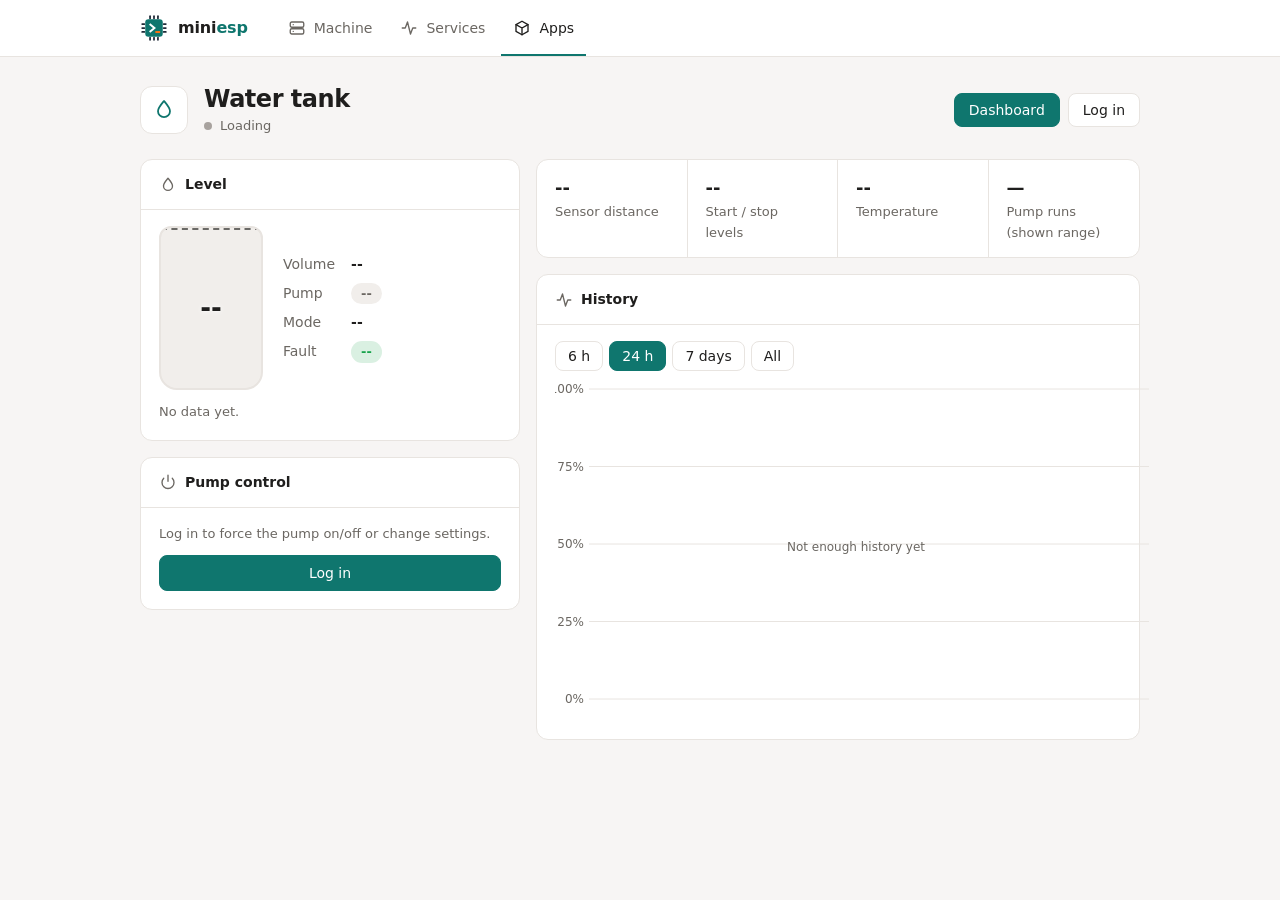
==== packages/wtms/web/index.html @ af81651f "Import unofficial packages: nmap, curl, neofetch, wtms bundle Co-Authored-By: Claude Sonnet 5.5 <nor" ====
<!doctype html>
<html lang="en"><head><meta charset="utf-8"><meta name="viewport" content="width=device-width,initial-scale=1,viewport-fit=cover">
<title>Water tank - miniesp</title><link rel="stylesheet" href="tank.css"></head><body>
<svg width="0" height="0" style="position:absolute" aria-hidden="true"><defs>
<symbol id="i-droplet" viewBox="0 0 24 24"><path d="M12 3c3.5 4.2 6 7 6 10.2A6 6 0 0 1 6 13.2C6 10 8.5 7.2 12 3z"/></symbol>
<symbol id="i-activity" viewBox="0 0 24 24"><path d="M3 12h4l3-8 4 16 3-8h4"/></symbol>
<symbol id="i-server" viewBox="0 0 24 24"><rect x="3" y="4" width="18" height="7" rx="2"/><rect x="3" y="13" width="18" height="7" rx="2"/><path d="M7 7.5h.01M7 16.5h.01"/></symbol>
<symbol id="i-package" viewBox="0 0 24 24"><path d="M12 3l8 4.5v9L12 21l-8-4.5v-9L12 3z"/><path d="M4 7.5l8 4.5 8-4.5M12 12v9"/></symbol>
<symbol id="i-power" viewBox="0 0 24 24"><path d="M12 3v8M6.3 7a8 8 0 1 0 11.4 0"/></symbol>
<symbol id="i-sliders" viewBox="0 0 24 24"><path d="M4 7h10M18 7h2M4 17h4M12 17h8"/><circle cx="16" cy="7" r="2"/><circle cx="10" cy="17" r="2"/></symbol>
<symbol id="i-clock" viewBox="0 0 24 24"><circle cx="12" cy="12" r="9"/><path d="M12 7v5l3 2"/></symbol>
<symbol id="i-cpu" viewBox="0 0 24 24"><rect x="5" y="5" width="14" height="14" rx="2"/><rect x="9" y="9" width="6" height="6" rx="1"/><path d="M9 2v3M15 2v3M9 19v3M15 19v3M2 9h3M2 15h3M19 9h3M19 15h3"/></symbol>
<symbol id="i-globe" viewBox="0 0 24 24"><circle cx="12" cy="12" r="9"/><path d="M3 12h18M12 3c2.6 2.6 3.9 5.6 3.9 9s-1.3 6.4-3.9 9c-2.6-2.6-3.9-5.6-3.9-9s1.3-6.4 3.9-9z"/></symbol>
<symbol id="i-wifi" viewBox="0 0 24 24"><path d="M2.5 9a14 14 0 0 1 19 0M5.8 12.5a9.5 9.5 0 0 1 12.4 0M9 16a5 5 0 0 1 6 0"/><circle cx="12" cy="19.5" r=".9"/></symbol>
<symbol id="i-user" viewBox="0 0 24 24"><circle cx="12" cy="8" r="4"/><path d="M4 21a8 8 0 0 1 16 0"/></symbol>
<symbol id="i-save" viewBox="0 0 24 24"><path d="M5 3h11l3 3v15H5V3z"/><path d="M8 3v5h7V3M8 21v-6h8v6"/></symbol>
</defs></svg>
<header class="top"><div class="bar">
 <a class="brand" href="/" aria-label="miniesp">
  <svg class="logo" viewBox="0 0 64 64" width="28" height="28" aria-hidden="true"><g class="pins"><rect x="21" y="3" width="4" height="9" rx="2"/><rect x="30" y="3" width="4" height="9" rx="2"/><rect x="39" y="3" width="4" height="9" rx="2"/><rect x="21" y="52" width="4" height="9" rx="2"/><rect x="30" y="52" width="4" height="9" rx="2"/><rect x="39" y="52" width="4" height="9" rx="2"/><rect x="3" y="21" width="9" height="4" rx="2"/><rect x="3" y="30" width="9" height="4" rx="2"/><rect x="3" y="39" width="9" height="4" rx="2"/><rect x="52" y="21" width="9" height="4" rx="2"/><rect x="52" y="30" width="9" height="4" rx="2"/><rect x="52" y="39" width="9" height="4" rx="2"/></g><rect class="body" x="12" y="12" width="40" height="40" rx="7"/><path class="chev" d="M22 23l11 9-11 9" fill="none" stroke-width="4.5"/><rect x="35" y="39" width="11" height="4.5" fill="#f97316"/></svg>
  <span>mini<b>esp</b></span></a>
 <nav class="mtabs" aria-label="Console">
  <a href="/#machine"><svg class="ic"><use href="#i-server"/></svg>Machine</a>
  <a href="/#services"><svg class="ic"><use href="#i-activity"/></svg>Services</a>
  <a href="/#apps" aria-current="page"><svg class="ic"><use href="#i-package"/></svg>Apps</a>
 </nav>
</div></header>
<main class="wrap">
<div class="head"><div class="tile"><svg class="ic" style="width:24px;height:24px"><use href="#i-droplet"/></svg></div>
 <div><h1>Water tank</h1><div class="sub"><span class="dot" id="hdot"></span> <span id="hstate">Loading</span></div></div>
 <nav class="menu" id="menu"><a href="index.html" class="cur">Dashboard</a><a href="login.html" id="lg">Log in</a></nav></div>
<div class="cols">
 <div class="stack">
  <div class="card"><h2><svg class="ic"><use href="#i-droplet"/></svg>Level</h2>
   <div class="gauge"><div class="tankv"><div class="fill" id="fill"></div><div class="mark" id="mon"></div><div class="mark" id="moff"></div><div class="pct" id="pct">--</div></div>
    <dl class="kv"><dt>Volume</dt><dd id="l">--</dd><dt>Pump</dt><dd><span class="pill" id="pump">--</span></dd><dt>Mode</dt><dd id="mode">--</dd><dt>Fault</dt><dd><span class="pill on" id="fault">--</span></dd></dl></div>
   <div class="sub" id="ts" style="margin-top:12px">--</div></div>
  <div class="card" id="ctl" style="display:none"><h2><svg class="ic"><use href="#i-power"/></svg>Pump control</h2><div id="ctlbox"></div></div>
  <div class="card" id="guest"><h2><svg class="ic"><use href="#i-power"/></svg>Pump control</h2><div class="sub">Log in to force the pump on/off or change settings.</div><div class="btns"><a class="b" href="login.html?next=index.html" style="text-align:center;text-decoration:none">Log in</a></div></div>
 </div>
 <div class="stack">
  <div class="stats"><div class="stat"><b id="s1">--</b><span>Sensor distance</span></div><div class="stat"><b id="s2">--</b><span>Start / stop levels</span></div><div class="stat"><b id="s3">--</b><span>Temperature</span></div><div class="stat"><b id="s4">--</b><span>Pump runs (shown range)</span></div></div>
  <div class="card"><h2><svg class="ic"><use href="#i-activity"/></svg>History</h2>
   <div class="tabs" id="tabs"><button data-h="6">6 h</button><button data-h="24" class="cur">24 h</button><button data-h="168">7 days</button><button data-h="0">All</button></div>
   <canvas id="chart"></canvas><div class="sub" id="range"></div></div>
 </div>
</div></main>
<script src="tank.js"></script>
<script>
let last=null,rows=[],hours=24;
function render(s){
  last=s;
  $('fill').style.height=s.level+'%'; $('pct').textContent=Math.round(s.level)+'%';
  $('mon').style.bottom=s.on_pct+'%'; $('moff').style.bottom=s.off_pct+'%';
  $('l').textContent=s.litres+' / '+s.vol+' L';
  $('pump').textContent=s.pump+(s.force&&s.force!=='none'?' (forced)':''); $('pump').className='pill '+(s.pump==='ON'?'on':'');
  $('mode').textContent=s.force==='on'?'Forced ON':s.force==='off'?'Forced OFF':s.auto==='ON'?'Automatic':'Auto off';
  $('fault').textContent=s.fault; $('fault').className='pill '+(s.fault==='none'?'on':'bad');
  $('hdot').className='dot '+(s.fault==='none'?'ok':'bad'); $('hstate').textContent=s.fault!=='none'?'Fault: '+s.fault:s.pump==='ON'?'Pump running':'Idle';
  $('s1').textContent=s.distance_cm+' cm'; $('s2').textContent=s.on_pct+'% / '+s.off_pct+'%'; $('s3').textContent=(s.temp&&+s.temp!==0)?s.temp+' °C':'—';
  const age=s.ts?Math.round(Date.now()/1000-s.ts):0;
  $('ts').textContent=s.ts?'Updated '+new Date(s.ts*1000).toLocaleString()+(age>120?'  — STALE: the controller has not reported for '+Math.round(age/60)+' min':''):'Clock not set';
  T.showForce&&T.showForce(s);
}
async function state(){ try{render(await (await fetch('state.json?'+Date.now())).json())}catch(e){$('ts').textContent='No data yet.'} }
async function csv(u){try{const r=await fetch(u+'?'+Date.now());if(!r.ok)return[];return (await r.text()).trim().split('\n').map(l=>l.split(',').map(Number)).filter(a=>a.length>=4&&a[0]>1e9)}catch(e){return[]}}
async function hist(){ rows=(await csv('history.old.csv')).concat(await csv('history.csv')); draw() }
function draw(){
  const c=$('chart'),dpr=window.devicePixelRatio||1,W=c.clientWidth,H=c.clientHeight; c.width=W*dpr;c.height=H*dpr;
  const g=c.getContext('2d'); g.scale(dpr,dpr); g.clearRect(0,0,W,H);
  const css=getComputedStyle(document.documentElement),mute=css.getPropertyValue('--mute'),line=css.getPropertyValue('--line'),water=css.getPropertyValue('--water'),ok=css.getPropertyValue('--ok');
  let d=rows; if(hours&&d.length){const t1=d[d.length-1][0];d=d.filter(r=>r[0]>=t1-hours*3600)}
  const L=34,R=8,Tp=8,B=22,pw=W-L-R,ph=H-Tp-B;
  g.font='12px system-ui';g.fillStyle=mute;g.strokeStyle=line;g.lineWidth=1;
  for(const p of [0,25,50,75,100]){const y=Tp+ph*(1-p/100);g.beginPath();g.moveTo(L,y);g.lineTo(W-R,y);g.stroke();g.textAlign='right';g.fillText(p+'%',L-5,y+4)}
  if(d.length<2){g.textAlign='center';g.fillText('Not enough history yet',W/2,H/2);$('range').textContent='';$('s4').textContent='—';return}
  const t0=d[0][0],t1=d[d.length-1][0],x=t=>L+(t-t0)/(t1-t0||1)*pw,y=p=>Tp+ph*(1-p/1000);
  g.fillStyle=ok+'33'; let runs=0,inrun=false;                      // shade pump runs
  for(let i=0;i<d.length;i++){ if(d[i][3]){ if(!inrun){runs++;inrun=true} const xa=x(d[i][0]),xb=i+1<d.length?x(d[i+1][0]):xa+2; g.fillRect(xa,Tp,Math.max(2,xb-xa),ph) } else inrun=false }
  if(last){g.setLineDash([5,4]);g.strokeStyle=mute;for(const p of [last.on_pct,last.off_pct]){const yy=y(p*10);g.beginPath();g.moveTo(L,yy);g.lineTo(W-R,yy);g.stroke()}g.setLineDash([])}
  g.strokeStyle=water;g.lineWidth=2;g.lineJoin='round';g.beginPath(); d.forEach((r,i)=>i?g.lineTo(x(r[0]),y(r[1])):g.moveTo(x(r[0]),y(r[1]))); g.stroke();
  g.fillStyle=mute;g.textAlign='left';
  const f=t=>new Date(t*1000).toLocaleString([], hours&&hours<=24?{hour:'2-digit',minute:'2-digit'}:{month:'short',day:'numeric',hour:'2-digit',minute:'2-digit'});
  g.fillText(f(t0),L,H-5);g.textAlign='right';g.fillText(f(t1),W-R,H-5);
  $('range').textContent='Green = pump running, dashed = start/stop levels';$('s4').textContent=runs;
}
$('tabs').onclick=e=>{ if(e.target.dataset.h===undefined)return; hours=+e.target.dataset.h; for(const b of $('tabs').children)b.classList.toggle('cur',b===e.target); draw() };
addEventListener('resize',()=>draw());
(async()=>{
  state();hist();setInterval(state,10000);setInterval(hist,120000);
  T.noRedirect=true;
  if(await T.loggedIn()){
    $('ctl').style.display='';$('guest').style.display='none';
    T.mountControls($('ctlbox'),s=>{render(s)});
    $('lg').outerHTML='<a href="config.html">Settings</a><button onclick="T.logout()">Log out</button>';
  }
})();
</script></body></html>
---- packages/wtms/web/tank.css ----
/* wtms pages: same look as the miniesp console (/) */
:root{--bg:#f7f5f4;--card:#fff;--fg:#1f1e1d;--mute:#6b6762;--line:#e8e4e0;--soft:#f1eeeb;--acc:#0f766e;--accbg:#e3f2f0;--water:#0f766e;--ok:#16a34a;--bad:#dc2626;--warn:#d97706;--off:#a8a29e;--pin:#1f2937;--body:#0f766e;--chev:#fff}
@media(prefers-color-scheme:dark){:root{--bg:#161514;--card:#1f1d1c;--fg:#f2efec;--mute:#a09b95;--line:#332f2c;--soft:#2a2725;--acc:#5eead4;--accbg:#173a36;--water:#2dd4bf;--ok:#4ade80;--bad:#f87171;--warn:#fbbf24;--off:#6b6762;--pin:#9ca3af;--body:#5eead4;--chev:#161514}}
*{box-sizing:border-box}
html{-webkit-text-size-adjust:100%}
body{margin:0;background:var(--bg);color:var(--fg);font:14px/1.5 system-ui,-apple-system,"Segoe UI",Roboto,"Helvetica Neue",Arial,sans-serif}
.ic{width:18px;height:18px;fill:none;stroke:currentColor;stroke-width:1.8;stroke-linecap:round;stroke-linejoin:round;flex:none}
a{color:var(--acc);text-decoration:none}a:hover{text-decoration:underline}
:focus-visible{outline:2px solid var(--acc);outline-offset:2px;border-radius:6px}
code{background:var(--soft);padding:1px 6px;border-radius:5px;font:13px ui-monospace,SFMono-Regular,Menlo,Consolas,monospace;word-break:break-all}
/* top bar */
header.top{position:sticky;top:0;z-index:5;background:var(--card);border-bottom:1px solid var(--line)}
.bar{max-width:1040px;margin:0 auto;padding:0 20px;display:flex;align-items:center;gap:28px;height:56px}
.brand{display:flex;align-items:center;gap:10px;font-weight:650;font-size:16px;letter-spacing:-.01em;color:var(--fg);text-decoration:none}
.brand:hover{text-decoration:none}.brand b{color:var(--acc);font-weight:650}
.logo .pins rect{fill:var(--pin)}.logo .body{fill:var(--body)}.logo .chev{stroke:var(--chev)}
nav.mtabs{display:flex;gap:4px;height:100%;overflow-x:auto;scrollbar-width:none}
nav.mtabs a{display:flex;align-items:center;gap:8px;padding:0 12px;color:var(--mute);font-weight:500;border-bottom:2px solid transparent;margin-top:2px;white-space:nowrap}
nav.mtabs a:hover{color:var(--fg);text-decoration:none}
nav.mtabs a[aria-current=page]{color:var(--fg);border-bottom-color:var(--acc)}
/* page */
.wrap{max-width:1040px;margin:0 auto;padding:28px 20px calc(48px + env(safe-area-inset-bottom))}
.head{display:flex;align-items:center;gap:16px;flex-wrap:wrap;margin-bottom:24px}
.head .tile{width:48px;height:48px;border-radius:12px;background:var(--card);border:1px solid var(--line);display:grid;place-items:center;color:var(--acc)}
.head h1{margin:0;font-size:24px;font-weight:650;letter-spacing:-.02em;line-height:1.2}
.head .sub{display:flex;align-items:center;gap:8px;margin-top:2px}
.head nav.menu{margin-left:auto}
nav.menu{display:flex;gap:8px;flex-wrap:wrap}
nav.menu a,nav.menu button{display:inline-flex;align-items:center;gap:8px;height:34px;padding:0 14px;border:1px solid var(--line);background:var(--card);color:var(--fg);border-radius:8px;font:inherit;font-weight:500;cursor:pointer;text-decoration:none}
nav.menu a:hover,nav.menu button:hover{background:var(--soft)}
nav.menu a.cur{background:var(--acc);border-color:var(--acc);color:var(--card)}
.dot{width:8px;height:8px;border-radius:50%;background:var(--off);flex:none;display:inline-block}.dot.ok{background:var(--ok)}.dot.bad{background:var(--bad)}.dot.warn{background:var(--warn)}
.sub{color:var(--mute);font-size:13px}
/* cards */
.card{background:var(--card);border:1px solid var(--line);border-radius:12px}
.card>h2{margin:0;padding:14px 18px;font-size:14px;font-weight:600;border-bottom:1px solid var(--line);display:flex;align-items:center;gap:8px;text-transform:none;letter-spacing:0;color:var(--fg)}
.card>h2 .ic{color:var(--mute)}
.card>*:not(h2){margin-left:18px;margin-right:18px}
.card>h2+*{margin-top:16px}
.card>*:last-child{margin-bottom:18px}
.cols{display:grid;gap:16px;grid-template-columns:1fr}
.stack{display:grid;gap:16px;align-content:start}
@media(min-width:800px){.cols{grid-template-columns:minmax(300px,380px) 1fr}}
.cards{display:grid;gap:16px;grid-template-columns:repeat(auto-fit,minmax(min(100%,420px),1fr));align-items:start}
/* controls */
.pill{display:inline-block;padding:1px 10px;border-radius:999px;background:var(--soft);color:var(--mute);font-size:13px;font-weight:600}
.pill.on,.pill.ok{background:color-mix(in srgb,var(--ok) 16%,transparent);color:var(--ok)}
.pill.bad{background:color-mix(in srgb,var(--bad) 16%,transparent);color:var(--bad)}
.pill.warn{background:color-mix(in srgb,var(--warn) 18%,transparent);color:var(--warn)}
button.b,.b{display:inline-flex;align-items:center;justify-content:center;gap:8px;min-height:36px;padding:0 14px;border:1px solid var(--acc);border-radius:8px;background:var(--acc);color:var(--card);font:inherit;font-weight:500;cursor:pointer;touch-action:manipulation;text-decoration:none}
.b:hover{filter:brightness(.95);text-decoration:none}
.b.sec{background:var(--card);border-color:var(--line);color:var(--fg)}.b.sec:hover{background:var(--soft);filter:none}
.b.ok{background:var(--ok);border-color:var(--ok);color:#fff}.b.bad{background:var(--bad);border-color:var(--bad);color:#fff}.b.warn{background:var(--warn);border-color:var(--warn);color:#fff}
.b:disabled{opacity:.5;cursor:default}
.btns{display:grid;grid-template-columns:repeat(auto-fit,minmax(150px,1fr));gap:8px;margin-top:12px}
input,select{width:100%;min-height:36px;padding:6px 10px;border:1px solid var(--line);border-radius:8px;background:var(--card);color:var(--fg);font:inherit}
input:focus,select:focus{outline:2px solid var(--acc);outline-offset:-1px;border-color:var(--acc)}
.row{display:grid;grid-template-columns:1fr minmax(110px,170px);gap:4px 16px;align-items:center;padding:10px 0;border-bottom:1px solid var(--line);margin:0 18px}
.row:last-of-type{border-bottom:0}
.row small{display:block;color:var(--mute);font-size:12px}
.row label{color:var(--fg)}
@media(max-width:480px){.row{grid-template-columns:1fr}}
.msg{min-height:22px;font-size:13px;margin-top:8px}.msg.e{color:var(--bad)}.msg.g{color:var(--ok)}
/* dashboard */
.gauge{display:flex;gap:20px;align-items:center}
.tankv{position:relative;width:104px;height:164px;border:2px solid var(--line);border-radius:12px 12px 18px 18px;overflow:hidden;flex:none;background:var(--soft)}
.tankv .fill{position:absolute;left:0;right:0;bottom:0;height:0;background:var(--water);opacity:.9;transition:height .7s}
.tankv .mark{position:absolute;left:0;right:0;border-top:2px dashed color-mix(in srgb,var(--fg) 40%,transparent);pointer-events:none}
.tankv .pct{position:absolute;inset:0;display:flex;align-items:center;justify-content:center;font-weight:700;font-size:26px;color:var(--fg);text-shadow:0 0 6px var(--card),0 0 2px var(--card)}
.kv{display:grid;grid-template-columns:auto 1fr;gap:8px 16px;margin:0;align-content:center}.kv dt{color:var(--mute)}.kv dd{margin:0;font-weight:600;word-break:break-word}
.stats{display:grid;grid-template-columns:repeat(auto-fit,minmax(140px,1fr));gap:0;background:var(--card);border:1px solid var(--line);border-radius:12px;overflow:hidden}
.stat{padding:14px 18px;border-right:1px solid var(--line)}.stat:last-child{border-right:0}
.stat b{display:block;font-size:18px;font-weight:600}.stat span{color:var(--mute);font-size:13px}
.tabs{display:flex;gap:6px;flex-wrap:wrap;margin-bottom:10px}
.tabs button{min-height:30px;padding:0 12px;border-radius:8px;border:1px solid var(--line);background:var(--card);color:var(--fg);font:inherit;cursor:pointer}
.tabs button:hover{background:var(--soft)}.tabs button.cur{background:var(--acc);color:var(--card);border-color:var(--acc)}
canvas#chart{width:100%;height:clamp(200px,34vw,340px);display:block}
.banner{padding:10px 12px;border-radius:8px;background:var(--soft);font-weight:600;margin-bottom:8px}
.banner.on{background:color-mix(in srgb,var(--ok) 16%,transparent);color:var(--ok)}.banner.off{background:color-mix(in srgb,var(--bad) 16%,transparent);color:var(--bad)}
/* login */
.login{max-width:400px;margin:6vh auto 0}
.login h1{margin:0 18px 4px;font-size:22px;font-weight:650;letter-spacing:-.01em}
.login .mark{display:flex;justify-content:center;margin:0 0 14px}
.login .row{margin:0;border:0;padding:6px 0}
@media(max-width:760px){.bar{gap:12px;padding:0 14px}.wrap{padding:20px 14px 40px}.head nav.menu{margin-left:0;width:100%}.gauge{gap:14px}}
@media(prefers-reduced-motion:reduce){.tankv .fill{transition:none}}
.card>h2+.row{margin-top:4px}
.calc .row{margin:0}
.login{padding-top:22px}
#ctlbox .row{margin:0}
@media(max-width:520px){.brand span{display:none}nav.mtabs a{padding:0 9px}}
body{overflow-x:hidden}
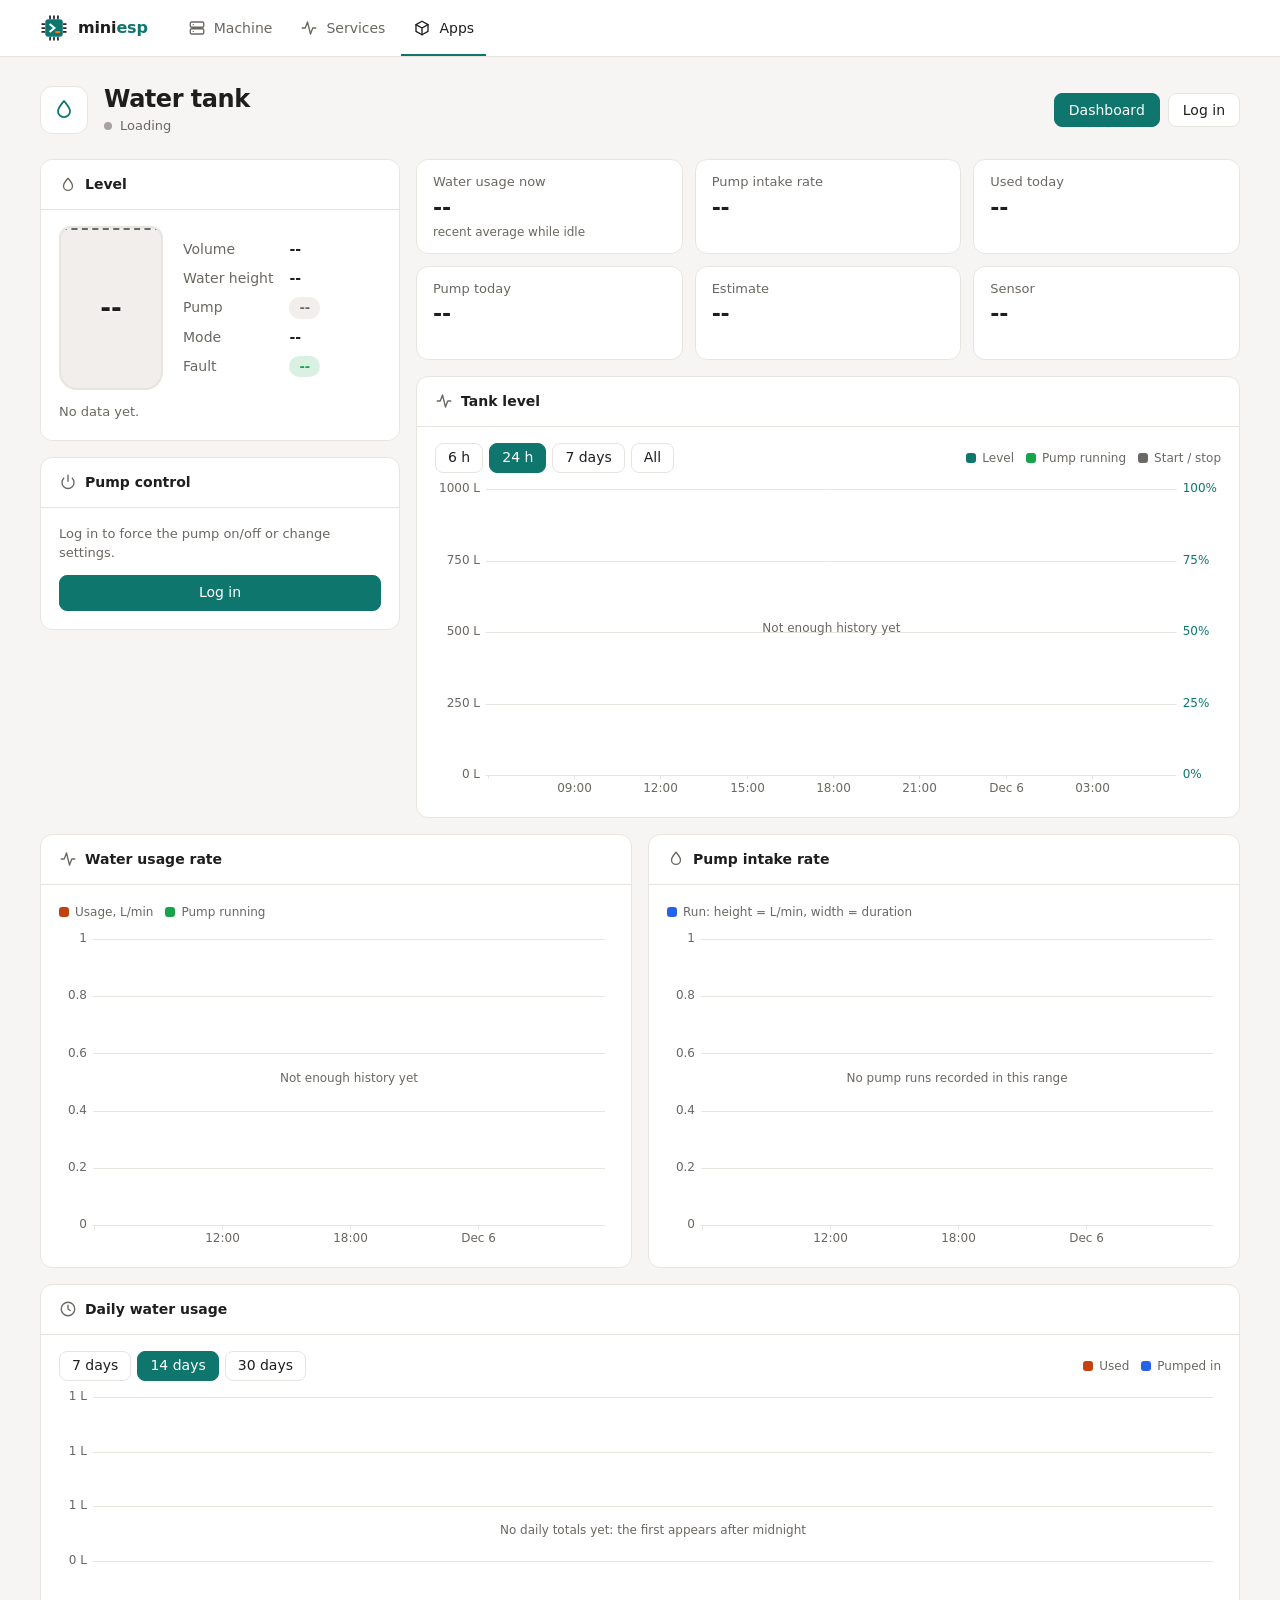
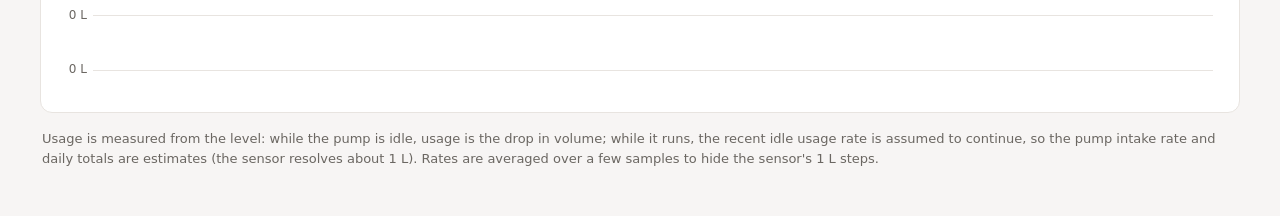
==== commit 7d245a9f: "wtms 1.1: tank model (litres per cm), usage/intake rates, daily totals, new charts - vol_l total sto" ====
--- a/packages/wtms/web/index.html
+++ b/packages/wtms/web/index.html
@@ -25,7 +25,7 @@
   <a href="/#apps" aria-current="page"><svg class="ic"><use href="#i-package"/></svg>Apps</a>
  </nav>
 </div></header>
-<main class="wrap">
+<main class="wrap wide">
 <div class="head"><div class="tile"><svg class="ic" style="width:24px;height:24px"><use href="#i-droplet"/></svg></div>
  <div><h1>Water tank</h1><div class="sub"><span class="dot" id="hdot"></span> <span id="hstate">Loading</span></div></div>
  <nav class="menu" id="menu"><a href="index.html" class="cur">Dashboard</a><a href="login.html" id="lg">Log in</a></nav></div>
@@ -33,61 +33,142 @@
  <div class="stack">
   <div class="card"><h2><svg class="ic"><use href="#i-droplet"/></svg>Level</h2>
    <div class="gauge"><div class="tankv"><div class="fill" id="fill"></div><div class="mark" id="mon"></div><div class="mark" id="moff"></div><div class="pct" id="pct">--</div></div>
-    <dl class="kv"><dt>Volume</dt><dd id="l">--</dd><dt>Pump</dt><dd><span class="pill" id="pump">--</span></dd><dt>Mode</dt><dd id="mode">--</dd><dt>Fault</dt><dd><span class="pill on" id="fault">--</span></dd></dl></div>
+    <dl class="kv"><dt>Volume</dt><dd id="l">--</dd><dt>Water height</dt><dd id="hcm">--</dd><dt>Pump</dt><dd><span class="pill" id="pump">--</span></dd><dt>Mode</dt><dd id="mode">--</dd><dt>Fault</dt><dd><span class="pill on" id="fault">--</span></dd></dl></div>
    <div class="sub" id="ts" style="margin-top:12px">--</div></div>
   <div class="card" id="ctl" style="display:none"><h2><svg class="ic"><use href="#i-power"/></svg>Pump control</h2><div id="ctlbox"></div></div>
   <div class="card" id="guest"><h2><svg class="ic"><use href="#i-power"/></svg>Pump control</h2><div class="sub">Log in to force the pump on/off or change settings.</div><div class="btns"><a class="b" href="login.html?next=index.html" style="text-align:center;text-decoration:none">Log in</a></div></div>
  </div>
  <div class="stack">
-  <div class="stats"><div class="stat"><b id="s1">--</b><span>Sensor distance</span></div><div class="stat"><b id="s2">--</b><span>Start / stop levels</span></div><div class="stat"><b id="s3">--</b><span>Temperature</span></div><div class="stat"><b id="s4">--</b><span>Pump runs (shown range)</span></div></div>
-  <div class="card"><h2><svg class="ic"><use href="#i-activity"/></svg>History</h2>
-   <div class="tabs" id="tabs"><button data-h="6">6 h</button><button data-h="24" class="cur">24 h</button><button data-h="168">7 days</button><button data-h="0">All</button></div>
-   <canvas id="chart"></canvas><div class="sub" id="range"></div></div>
+  <div class="tiles" id="tiles">
+   <div class="tile2"><span>Water usage now</span><b id="t_use">--</b><small id="t_use2">recent average while idle</small></div>
+   <div class="tile2"><span>Pump intake rate</span><b id="t_in">--</b><small id="t_in2">&nbsp;</small></div>
+   <div class="tile2"><span>Used today</span><b id="t_td">--</b><small id="t_td2">&nbsp;</small></div>
+   <div class="tile2"><span>Pump today</span><b id="t_pp">--</b><small id="t_pp2">&nbsp;</small></div>
+   <div class="tile2"><span id="t_eta_l">Estimate</span><b id="t_eta">--</b><small id="t_eta2">&nbsp;</small></div>
+   <div class="tile2"><span>Sensor</span><b id="t_se">--</b><small id="t_se2">&nbsp;</small></div>
+  </div>
+  <div class="card"><h2><svg class="ic"><use href="#i-activity"/></svg>Tank level</h2>
+   <div class="toolbar"><div class="tabs rng" role="group" aria-label="Time range"><button data-h="6">6 h</button><button data-h="24" class="cur">24 h</button><button data-h="168">7 days</button><button data-h="0">All</button></div><div class="legend" id="lg_level"></div></div>
+   <div class="chartbox"><canvas id="c_level" role="img" aria-label="Tank level over time"></canvas></div><div class="sub" id="r_level"></div></div>
  </div>
-</div></main>
-<script src="tank.js"></script>
+</div>
+<div class="grid2">
+ <div class="card"><h2><svg class="ic"><use href="#i-activity"/></svg>Water usage rate</h2>
+  <div class="toolbar"><div class="legend" id="lg_use"></div></div>
+  <div class="chartbox"><canvas id="c_use" role="img" aria-label="Water usage in litres per minute"></canvas></div><div class="sub" id="r_use"></div></div>
+ <div class="card"><h2><svg class="ic"><use href="#i-droplet"/></svg>Pump intake rate</h2>
+  <div class="toolbar"><div class="legend" id="lg_in"></div></div>
+  <div class="chartbox"><canvas id="c_in" role="img" aria-label="Pump intake rate per run in litres per minute"></canvas></div><div class="sub" id="r_in"></div></div>
+</div>
+<div class="card" style="margin-top:16px"><h2><svg class="ic"><use href="#i-clock"/></svg>Daily water usage</h2>
+ <div class="toolbar"><div class="tabs" id="dtabs" role="group" aria-label="Days shown"><button data-d="7">7 days</button><button data-d="14" class="cur">14 days</button><button data-d="30">30 days</button></div><div class="legend" id="lg_day"></div></div>
+ <div class="chartbox"><canvas id="c_day" role="img" aria-label="Water used per day in litres"></canvas></div><div class="sub" id="r_day"></div></div>
+<p class="sub note">Usage is measured from the level: while the pump is idle, usage is the drop in volume; while it runs, the recent idle usage rate is assumed to continue, so the pump intake rate and daily totals are estimates (the sensor resolves about 1&nbsp;L). Rates are averaged over a few samples to hide the sensor's 1&nbsp;L steps.</p>
+</main>
+<script src="tank.js"></script><script src="chart.js"></script>
 <script>
-let last=null,rows=[],hours=24;
+let last=null,H=[],D=[],RUNS=[],hours=24,days=14,ch={};
+const sty=n=>getComputedStyle(document.documentElement).getPropertyValue(n).trim();
+const f1=v=>(Math.round(v*10)/10).toString(), f2=v=>v>=10?Math.round(v).toString():f1(v);
+const fl=v=>f1(v)+' L', fr=v=>(Math.round(v*100)/100).toFixed(2)+' L/min';
+const hm=t=>new Date(t*1000).toLocaleTimeString([],{hour:'2-digit',minute:'2-digit'});
+const dm=t=>new Date(t*1000).toLocaleDateString([],{month:'short',day:'numeric'});
+const dur=s=>s>=3600?Math.floor(s/3600)+' h '+Math.round(s%3600/60)+' min':Math.round(s/60)+' min';
+const ymd=n=>{const y=Math.floor(n/10000),m=Math.floor(n/100)%100,d=n%100;return {y,m,d,date:new Date(y,m-1,d)}};
 function render(s){
-  last=s;
+  last=s; const vol=s.vol||1000;
   $('fill').style.height=s.level+'%'; $('pct').textContent=Math.round(s.level)+'%';
   $('mon').style.bottom=s.on_pct+'%'; $('moff').style.bottom=s.off_pct+'%';
-  $('l').textContent=s.litres+' / '+s.vol+' L';
+  $('l').textContent=s.litres+' / '+vol+' L'; $('hcm').textContent=s.lpcm>0?f1(s.level/100*vol*1000/s.lpcm)+' cm':'—';
   $('pump').textContent=s.pump+(s.force&&s.force!=='none'?' (forced)':''); $('pump').className='pill '+(s.pump==='ON'?'on':'');
   $('mode').textContent=s.force==='on'?'Forced ON':s.force==='off'?'Forced OFF':s.auto==='ON'?'Automatic':'Auto off';
   $('fault').textContent=s.fault; $('fault').className='pill '+(s.fault==='none'?'on':'bad');
   $('hdot').className='dot '+(s.fault==='none'?'ok':'bad'); $('hstate').textContent=s.fault!=='none'?'Fault: '+s.fault:s.pump==='ON'?'Pump running':'Idle';
-  $('s1').textContent=s.distance_cm+' cm'; $('s2').textContent=s.on_pct+'% / '+s.off_pct+'%'; $('s3').textContent=(s.temp&&+s.temp!==0)?s.temp+' °C':'—';
   const age=s.ts?Math.round(Date.now()/1000-s.ts):0;
   $('ts').textContent=s.ts?'Updated '+new Date(s.ts*1000).toLocaleString()+(age>120?'  — STALE: the controller has not reported for '+Math.round(age/60)+' min':''):'Clock not set';
-  T.showForce&&T.showForce(s);
+  tiles(s); T.showForce&&T.showForce(s);
 }
-async function state(){ try{render(await (await fetch('state.json?'+Date.now())).json())}catch(e){$('ts').textContent='No data yet.'} }
-async function csv(u){try{const r=await fetch(u+'?'+Date.now());if(!r.ok)return[];return (await r.text()).trim().split('\n').map(l=>l.split(',').map(Number)).filter(a=>a.length>=4&&a[0]>1e9)}catch(e){return[]}}
-async function hist(){ rows=(await csv('history.old.csv')).concat(await csv('history.csv')); draw() }
-function draw(){
-  const c=$('chart'),dpr=window.devicePixelRatio||1,W=c.clientWidth,H=c.clientHeight; c.width=W*dpr;c.height=H*dpr;
-  const g=c.getContext('2d'); g.scale(dpr,dpr); g.clearRect(0,0,W,H);
-  const css=getComputedStyle(document.documentElement),mute=css.getPropertyValue('--mute'),line=css.getPropertyValue('--line'),water=css.getPropertyValue('--water'),ok=css.getPropertyValue('--ok');
-  let d=rows; if(hours&&d.length){const t1=d[d.length-1][0];d=d.filter(r=>r[0]>=t1-hours*3600)}
-  const L=34,R=8,Tp=8,B=22,pw=W-L-R,ph=H-Tp-B;
-  g.font='12px system-ui';g.fillStyle=mute;g.strokeStyle=line;g.lineWidth=1;
-  for(const p of [0,25,50,75,100]){const y=Tp+ph*(1-p/100);g.beginPath();g.moveTo(L,y);g.lineTo(W-R,y);g.stroke();g.textAlign='right';g.fillText(p+'%',L-5,y+4)}
-  if(d.length<2){g.textAlign='center';g.fillText('Not enough history yet',W/2,H/2);$('range').textContent='';$('s4').textContent='—';return}
-  const t0=d[0][0],t1=d[d.length-1][0],x=t=>L+(t-t0)/(t1-t0||1)*pw,y=p=>Tp+ph*(1-p/1000);
-  g.fillStyle=ok+'33'; let runs=0,inrun=false;                      // shade pump runs
-  for(let i=0;i<d.length;i++){ if(d[i][3]){ if(!inrun){runs++;inrun=true} const xa=x(d[i][0]),xb=i+1<d.length?x(d[i+1][0]):xa+2; g.fillRect(xa,Tp,Math.max(2,xb-xa),ph) } else inrun=false }
-  if(last){g.setLineDash([5,4]);g.strokeStyle=mute;for(const p of [last.on_pct,last.off_pct]){const yy=y(p*10);g.beginPath();g.moveTo(L,yy);g.lineTo(W-R,yy);g.stroke()}g.setLineDash([])}
-  g.strokeStyle=water;g.lineWidth=2;g.lineJoin='round';g.beginPath(); d.forEach((r,i)=>i?g.lineTo(x(r[0]),y(r[1])):g.moveTo(x(r[0]),y(r[1]))); g.stroke();
-  g.fillStyle=mute;g.textAlign='left';
-  const f=t=>new Date(t*1000).toLocaleString([], hours&&hours<=24?{hour:'2-digit',minute:'2-digit'}:{month:'short',day:'numeric',hour:'2-digit',minute:'2-digit'});
-  g.fillText(f(t0),L,H-5);g.textAlign='right';g.fillText(f(t1),W-R,H-5);
-  $('range').textContent='Green = pump running, dashed = start/stop levels';$('s4').textContent=runs;
+function tiles(s){
+  const has=s.use_lpm!==undefined, on=s.pump==='ON', vol=s.vol||1000, v=s.litres;
+  $('t_use').textContent=has?fr(+s.use_lpm):'—'; $('t_use2').textContent=has?(on?'estimated while the pump runs':'recent average while idle'):'update the controller program';
+  $('t_in').textContent=has&&+s.in_lpm>0?fr(+s.in_lpm):(on?'measuring…':'—');
+  $('t_in2').textContent=s.lr_s>0&&s.lr_t?(on?'live estimate · ':'')+'last run '+dm(s.lr_t)+' '+hm(s.lr_t)+': +'+f1(+s.lr_l)+' L in '+dur(s.lr_s):(on?'a few minutes needed':'no pump run recorded yet');
+  const prev=D.length?D.filter(d=>d.date<todayKey()).slice(-1)[0]:null;
+  $('t_td').textContent=has?fl(+s.td_use):'—'; $('t_td2').textContent=prev?'yesterday '+f1(prev.use)+' L · avg '+f1(avgUse())+' L/day':'since midnight';
+  $('t_pp').textContent=has?dur(s.td_pump_s):'—'; $('t_pp2').textContent=has?s.td_runs+' run'+(s.td_runs==1?'':'s')+' · +'+f1(+s.td_in)+' L pumped':'';
+  const use=+s.use_lpm||0, inn=+s.in_lpm||0;
+  if(on){ const net=inn-use, tgt=s.off_pct/100*vol; $('t_eta_l').textContent='Time to full'; $('t_eta').textContent=net>0.3?'~'+dur((tgt-v)/net*60):'—'; $('t_eta2').textContent='until '+s.off_pct+'% at the net fill rate' }
+  else if(use>0.05){ const lo=s.on_pct/100*vol, tl=(v-lo)/use; $('t_eta_l').textContent='Pump starts in'; $('t_eta').textContent=tl>0?'~'+dur(tl*60):'now'; $('t_eta2').textContent='empty in ~'+dur(v/use*60)+' at this rate' }
+  else { $('t_eta_l').textContent='Estimate'; $('t_eta').textContent='—'; $('t_eta2').textContent='no water use right now' }
+  $('t_se').textContent=s.distance_cm+' cm'; $('t_se2').textContent=(s.temp&&+s.temp!==0?s.temp+' °C · ':'')+'start '+s.on_pct+'% / stop '+s.off_pct+'%';
 }
-$('tabs').onclick=e=>{ if(e.target.dataset.h===undefined)return; hours=+e.target.dataset.h; for(const b of $('tabs').children)b.classList.toggle('cur',b===e.target); draw() };
-addEventListener('resize',()=>draw());
+const todayKey=()=>last&&last.td_date?last.td_date:+(new Date().toISOString().slice(0,10).replace(/-/g,''));
+const avgUse=()=>{const d=D.filter(x=>x.date<todayKey());return d.length?d.reduce((a,b)=>a+b.use,0)/d.length:0};
+async function state(){ try{render(await (await fetch('state.json?'+Date.now())).json());drawAll()}catch(e){$('ts').textContent='No data yet.'} }
+async function csv(u){try{const r=await fetch(u+'?'+Date.now());if(!r.ok)return[];return (await r.text()).trim().split('\n').map(l=>l.split(',').map(Number)).filter(a=>a.length>=3&&a[0]>1e6&&!a.some(isNaN))}catch(e){return[]}}
+async function loadAll(){
+  const [ho,hn,do_,dn,ro,rn]=await Promise.all(['history.old.csv','history.csv','daily.old.csv','daily.csv','runs.old.csv','runs.csv'].map(csv));
+  const hs=new Map(); for(const r of ho.concat(hn)) if(r.length>=4) hs.set(r[0],r); H=[...hs.values()].sort((a,b)=>a[0]-b[0]);
+  D=do_.concat(dn).filter(r=>r.length>=5).map(r=>({key:r[0],date:r[0],use:r[1]/10,inn:r[2]/10,ps:r[3],runs:r[4]}));
+  const dd=new Map(); for(const d of D) dd.set(d.key,d); D=[...dd.values()].sort((a,b)=>a.key-b.key);
+  const rs=new Map(); for(const r of ro.concat(rn)) rs.set(r[0],r); RUNS=[...rs.values()].sort((a,b)=>a[0]-b[0]).map(r=>({t0:r[0],dur:r[1],l:r[2]/10,t1:r[0]+r[1],rate:r[1]>0?r[2]/10/(r[1]/60):0}));
+  drawAll(); if(last)tiles(last);
+}
+/* ---- charts ---- */
+function win(t1){ return hours?[t1-hours*3600,t1]:[H.length?H[0][0]:t1-3600,t1] }
+function bands(rows){ const b=[]; for(let i=0;i<rows.length;i++) if(rows[i][3]){ const t1=i+1<rows.length?rows[i+1][0]:rows[i][0]+300; if(b.length&&b[b.length-1][1]>=rows[i][0]-1)b[b.length-1][1]=t1; else b.push([rows[i][0],t1]) } return b }
+function mk(id,lg){ if(!ch[id]){ ch[id]=new Chart($(id).parentNode,{}); } return ch[id] }
+function legend(el,items,chart){
+  el.innerHTML=''; for(const it of items){ const b=document.createElement('button'); b.type='button'; b.className='lg'+(it.off?' off':''); b.innerHTML='<i style="background:'+it.color+'"></i>'+it.name; if(it.sid){ b.onclick=()=>{ const s=chart.opt.series.find(x=>x.id===it.sid); s.visible=s.visible===false; chart.draw(); b.classList.toggle('off',s.visible===false) } } else b.disabled=true; el.appendChild(b) }
+}
+function drawAll(){
+  const t1=H.length?H[H.length-1][0]:(last&&last.ts)||Math.round(Date.now()/1000), [w0,w1]=win(t1), rows=H.filter(r=>r[0]>=w0&&r[0]<=w1), vol=(last&&last.vol)||1000;
+  const water=sty('--water'), cuse=sty('--c-use'), cin=sty('--c-in'), mute=sty('--mute');
+  // level
+  { const c=mk('c_level'), pts=rows.map(r=>[r[0],r[1]/1000*vol,r]);
+    c.set({xmode:'time',x0:w0,x1:w1,left:{min:0,max:vol,step:vol/4,fmt:v=>Math.round(v)+' L'},right:{min:0,max:100,step:25,fmt:v=>v+'%'},
+      series:[{id:'lv',name:'Level',color:water,type:'area',axis:'left',pts}],bands:bands(rows),
+      hlines:last?[{y:last.on_pct/100*vol,label:'start '+last.on_pct+'%',color:sty('--warn')},{y:last.off_pct/100*vol,label:'stop '+last.off_pct+'%',color:sty('--ok')}]:[],
+      empty:'Not enough history yet',
+      tip:i=>{const r=i.items[0].p[2];return '<b>'+dm(r[0])+' '+hm(r[0])+'</b><br>'+f1(r[1]/10)+'% · '+f1(i.items[0].y)+' L'+(r[3]?'<br><span class="tg">pump running</span>':'')}});
+    legend($('lg_level'),[{name:'Level',color:water,sid:'lv'},{name:'Pump running',color:sty('--ok')},{name:'Start / stop',color:mute}],c);
+    if(pts.length){let mn=Infinity,mx=0,sm=0;for(const p of pts){mn=Math.min(mn,p[1]);mx=Math.max(mx,p[1]);sm+=p[1]} $('r_level').textContent='Range '+dm(w0)+' '+hm(w0)+' – '+dm(w1)+' '+hm(w1)+' · min '+Math.round(mn)+' L · max '+Math.round(mx)+' L · avg '+Math.round(sm/pts.length)+' L · '+bands(rows).length+' pump run'+(bands(rows).length==1?'':'s')}
+    else $('r_level').textContent='' ; $('c_level').setAttribute('aria-label','Tank level, '+pts.length+' samples') }
+  // usage rate
+  { const c=mk('c_use'), pts=rows.filter(r=>r.length>=6).map(r=>[r[0],r[4]/1000,r]), rad=hours===6?1:hours===24?3:6, sm=pts.map((p,i)=>{let a=0,n=0;for(let k=Math.max(0,i-rad);k<=Math.min(pts.length-1,i+rad);k++){a+=pts[k][1];n++}return [p[0],a/n,p[2]]});
+    const avg=pts.length?pts.reduce((a,p)=>a+p[1],0)/pts.length:0, peak=pts.reduce((a,p)=>Math.max(a,p[1]),0);
+    c.set({xmode:'time',x0:w0,x1:w1,left:{min:0,fmt:v=>f2(v)},series:[{id:'us',name:'Usage',color:cuse,type:'area',axis:'left',pts:sm}],bands:bands(rows),
+      hlines:pts.length?[{y:avg,label:'avg '+f2(avg)+' L/min',color:mute}]:[],empty:rows.length&&!pts.length?'Collecting rate data (needs the updated controller)…':'Not enough history yet',
+      tip:i=>{const r=i.items[0].p[2];return '<b>'+dm(r[0])+' '+hm(r[0])+'</b><br>'+fr(i.items[0].y)+' <span class="mu">('+(2*rad+1)*5+'-min average)</span><br>raw 5-min value '+fr(r[4]/1000)+(r[3]?'<br><span class="tg">estimated: pump was running</span>':'')}});
+    legend($('lg_use'),[{name:'Usage, L/min',color:cuse,sid:'us'},{name:'Pump running',color:sty('--ok')}],c);
+    $('r_use').textContent=pts.length?'Average '+fr(avg)+' · peak '+fr(peak)+' (smoothed over about '+((2*rad+1)*5)+' minutes)':''; $('c_use').setAttribute('aria-label','Water usage, average '+f2(avg)+' litres per minute') }
+  // intake per run
+  { const c=mk('c_in'), rr=RUNS.filter(r=>r.t1>=w0&&r.t0<=w1), pts=rr.map(r=>[r.t0,r.rate,r]), avg=rr.length?rr.reduce((a,r)=>a+r.l,0)/(rr.reduce((a,r)=>a+r.dur,0)/60):0;
+    pts.forEach(p=>p[2]={end:p[2].t1,run:p[2]});
+    c.set({xmode:'time',x0:w0,x1:w1,left:{min:0,fmt:v=>f2(v)},series:[{id:'in',name:'Pump intake',color:cin,type:'runbar',axis:'left',pts}],
+      hlines:rr.length?[{y:avg,label:'avg '+f1(avg)+' L/min',color:mute}]:[],empty:'No pump runs recorded in this range',
+      tip:i=>{const r=i.items[0].p[2].run;return '<b>'+dm(r.t0)+' '+hm(r.t0)+' – '+hm(r.t1)+'</b><br>'+fr(r.rate)+'<br>+'+f1(r.l)+' L in '+dur(r.dur)}});
+    legend($('lg_in'),[{name:'Run: height = L/min, width = duration',color:cin,sid:'in'}],c);
+    $('r_in').textContent=rr.length?rr.length+' run'+(rr.length==1?'':'s')+' · '+f1(rr.reduce((a,r)=>a+r.l,0))+' L pumped · weighted average '+fr(avg):''; $('c_in').setAttribute('aria-label','Pump intake rate, '+rr.length+' runs') }
+  // daily
+  { const c=mk('c_day'), today=todayKey(), cur=last&&last.use_lpm!==undefined?{key:today,date:today,use:+last.td_use,inn:+last.td_in,ps:last.td_pump_s,runs:last.td_runs,partial:true}:null;
+    let all=D.filter(d=>d.key!==today); if(cur)all.push(cur); all=all.slice(-days);
+    const cats=all.map(d=>{const y=ymd(d.key);return y.date.toLocaleDateString([],{month:'short',day:'numeric'})});
+    const us=all.map((d,i)=>[i,d.use,{partial:d.partial}]), inn=all.map((d,i)=>[i,d.inn,{partial:d.partial}]), done=all.filter(d=>!d.partial), avg=done.length?done.reduce((a,d)=>a+d.use,0)/done.length:0;
+    c.set({xmode:'cat',cats,catLabel:i=>{const d=all[i],y=ymd(d.key);return y.date.toLocaleDateString([],{weekday:'short',month:'short',day:'numeric'})+(d.partial?' (so far)':'')},left:{min:0,fmt:v=>Math.round(v)+' L'},
+      series:[{id:'u',name:'Used',color:cuse,type:'bar',axis:'left',pts:us},{id:'i',name:'Pumped in',color:cin,type:'bar',axis:'left',pts:inn}],
+      hlines:done.length?[{y:avg,label:'avg '+Math.round(avg)+' L/day',color:mute}]:[],empty:'No daily totals yet: the first appears after midnight',
+      tip:i=>{const d=all[i.key];return d?'<b>'+i.label+'</b><br><span class="sw" style="background:'+cuse+'"></span>Used '+fl(d.use)+'<br><span class="sw" style="background:'+cin+'"></span>Pumped in '+fl(d.inn)+'<br>'+dur(d.ps)+' pumping · '+d.runs+' run'+(d.runs==1?'':'s'):''}});
+    legend($('lg_day'),[{name:'Used',color:cuse,sid:'u'},{name:'Pumped in',color:cin,sid:'i'}],c);
+    $('r_day').textContent=done.length?'Average '+Math.round(avg)+' L/day over '+done.length+' full day'+(done.length==1?'':'s')+(done.length?' · highest '+Math.round(Math.max(...done.map(d=>d.use)))+' L':'')+(cur?' · today so far '+f1(cur.use)+' L (lighter bar)':''):'';
+    $('c_day').setAttribute('aria-label','Daily water usage, average '+Math.round(avg)+' litres per day') }
+}
+document.querySelector('.rng').onclick=e=>{ if(e.target.dataset.h===undefined)return; hours=+e.target.dataset.h; try{localStorage.setItem('tank_rng',hours)}catch(x){} for(const b of e.currentTarget.children)b.classList.toggle('cur',b===e.target); drawAll() };
+$('dtabs').onclick=e=>{ if(e.target.dataset.d===undefined)return; days=+e.target.dataset.d; for(const b of $('dtabs').children)b.classList.toggle('cur',b===e.target); drawAll() };
+try{const h=localStorage.getItem('tank_rng'); if(h!==null){hours=+h;for(const b of document.querySelectorAll('.rng button'))b.classList.toggle('cur',+b.dataset.h===hours)}}catch(x){}
+matchMedia('(prefers-color-scheme: dark)').addEventListener('change',()=>drawAll());
 (async()=>{
-  state();hist();setInterval(state,10000);setInterval(hist,120000);
+  state();loadAll();setInterval(state,10000);setInterval(loadAll,120000);
   T.noRedirect=true;
   if(await T.loggedIn()){
     $('ctl').style.display='';$('guest').style.display='none';
@@ -95,4 +176,5 @@
     $('lg').outerHTML='<a href="config.html">Settings</a><button onclick="T.logout()">Log out</button>';
   }
 })();
-</script></body></html>
+</script>
+</body></html>
--- a/packages/wtms/web/tank.css
+++ b/packages/wtms/web/tank.css
@@ -40,7 +40,7 @@
 .card>*:last-child{margin-bottom:18px}
 .cols{display:grid;gap:16px;grid-template-columns:1fr}
 .stack{display:grid;gap:16px;align-content:start}
-@media(min-width:800px){.cols{grid-template-columns:minmax(300px,380px) 1fr}}
+@media(min-width:1000px){.cols{grid-template-columns:minmax(300px,380px) 1fr}}
 .cards{display:grid;gap:16px;grid-template-columns:repeat(auto-fit,minmax(min(100%,420px),1fr));align-items:start}
 /* controls */
 .pill{display:inline-block;padding:1px 10px;border-radius:999px;background:var(--soft);color:var(--mute);font-size:13px;font-weight:600}
@@ -90,3 +90,33 @@
 #ctlbox .row{margin:0}
 @media(max-width:520px){.brand span{display:none}nav.mtabs a{padding:0 9px}}
 body{overflow-x:hidden}
+/* ---- charts and dashboard tiles (v2) ---- */
+:root{--c-use:#c2410c;--c-in:#2563eb}
+@media(prefers-color-scheme:dark){:root{--c-use:#fb923c;--c-in:#60a5fa}}
+.wrap.wide{max-width:1240px}
+@media(min-width:1000px){.cols{grid-template-columns:minmax(300px,360px) minmax(0,1fr)}}
+@media(min-width:620px) and (max-width:999px){.cols>.stack:first-child{grid-template-columns:1fr 1fr;align-items:start}}
+.tiles{display:grid;grid-template-columns:repeat(auto-fit,minmax(215px,1fr));gap:12px}
+.tile2{background:var(--card);border:1px solid var(--line);border-radius:12px;padding:12px 16px;min-width:0}
+.tile2 span{display:block;color:var(--mute);font-size:13px}
+.tile2 b{display:block;font-size:22px;font-weight:650;letter-spacing:-.01em;line-height:1.3;margin:2px 0;overflow-wrap:anywhere}
+.tile2 small{display:block;color:var(--mute);font-size:12px;line-height:1.35}
+.grid2{display:grid;gap:16px;grid-template-columns:repeat(auto-fit,minmax(min(100%,460px),1fr));margin-top:16px}
+.grid2>.card{min-width:0}
+.toolbar{display:flex;flex-wrap:wrap;gap:8px 16px;align-items:center;justify-content:space-between;margin-bottom:6px}
+.toolbar .tabs{margin:0}
+.legend{display:flex;flex-wrap:wrap;gap:4px 12px}
+.legend .lg{display:inline-flex;align-items:center;gap:6px;border:0;background:none;color:var(--mute);font:inherit;font-size:12px;padding:2px 0;cursor:pointer}
+.legend .lg:disabled{cursor:default}
+.legend .lg i{width:10px;height:10px;border-radius:3px;display:inline-block}
+.legend .lg.off{opacity:.4;text-decoration:line-through}
+.chartbox{position:relative;margin-bottom:6px}
+.chartbox canvas{width:100%;height:clamp(210px,26vw,320px);display:block;touch-action:pan-y;cursor:crosshair}
+#c_day{height:clamp(220px,24vw,320px)}
+.tip{position:absolute;left:0;top:0;pointer-events:none;background:var(--card);border:1px solid var(--line);border-radius:8px;box-shadow:0 4px 18px rgba(0,0,0,.18);padding:6px 10px;font-size:12px;line-height:1.5;white-space:nowrap;z-index:3}
+.tip .tg{color:var(--ok)}.tip .sw{display:inline-block;width:8px;height:8px;border-radius:2px;margin-right:6px}
+.tip[hidden]{display:none}
+p.note{margin:16px 2px 0}
+@media(max-width:520px){.tiles{grid-template-columns:1fr 1fr}.tile2{padding:10px 12px}.tile2 b{font-size:18px}.chartbox canvas{height:230px}.card>.toolbar{margin-left:12px;margin-right:12px}}
+body:has(.wrap.wide) .bar{max-width:1240px}
+.tip .mu{color:var(--mute)}
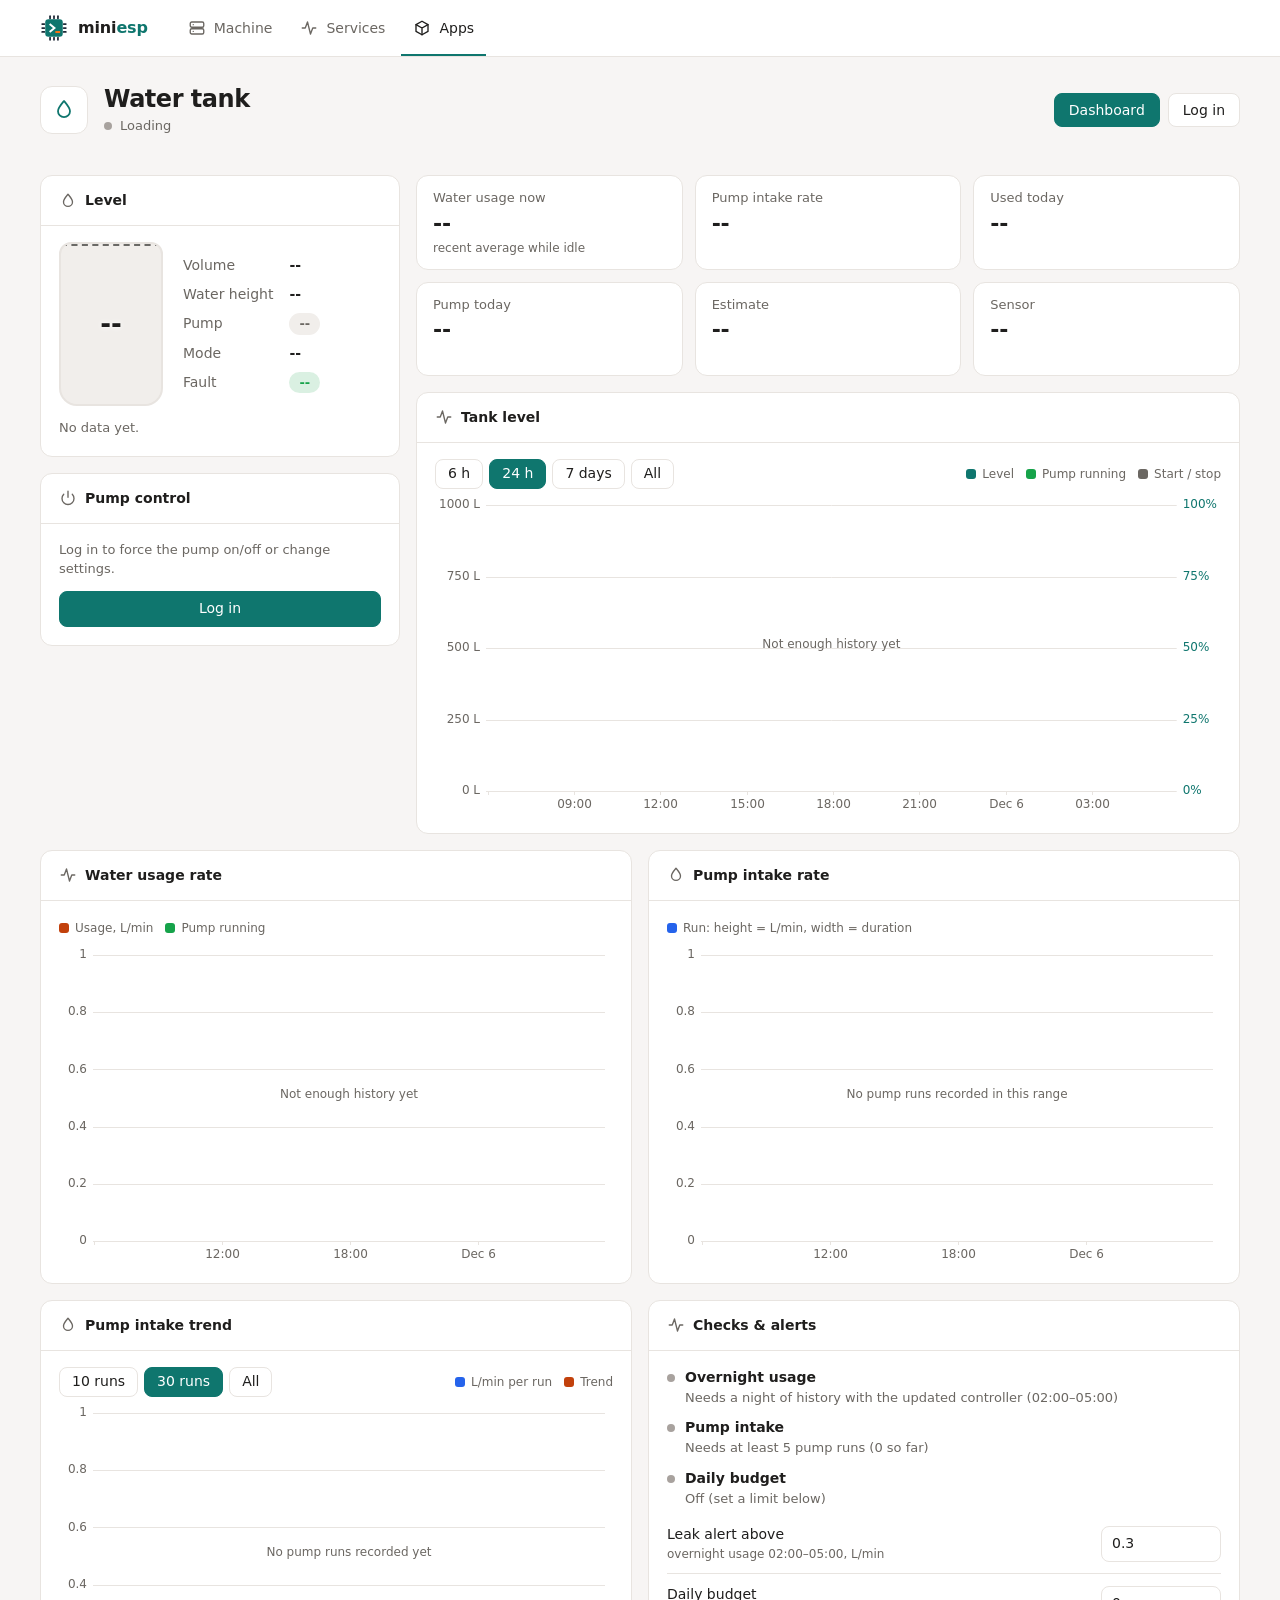
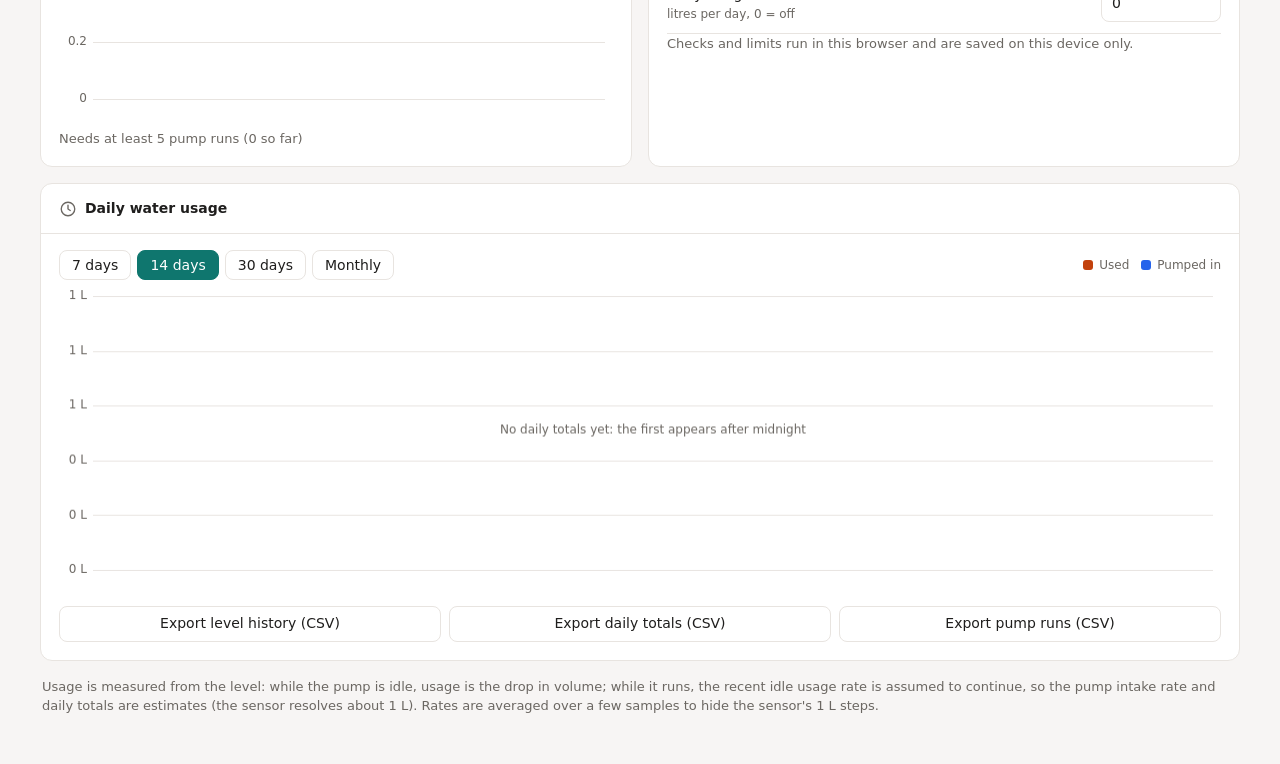
==== commit 98df1210: "wtms 1.2: intake trend, leak check, budget, monthly totals, CSV export, min_in dry-pump protection, " ====
--- a/packages/wtms/web/index.html
+++ b/packages/wtms/web/index.html
@@ -29,6 +29,7 @@
 <div class="head"><div class="tile"><svg class="ic" style="width:24px;height:24px"><use href="#i-droplet"/></svg></div>
  <div><h1>Water tank</h1><div class="sub"><span class="dot" id="hdot"></span> <span id="hstate">Loading</span></div></div>
  <nav class="menu" id="menu"><a href="index.html" class="cur">Dashboard</a><a href="login.html" id="lg">Log in</a></nav></div>
+<div class="alerts" id="alerts" hidden></div>
 <div class="cols">
  <div class="stack">
   <div class="card"><h2><svg class="ic"><use href="#i-droplet"/></svg>Level</h2>
@@ -60,14 +61,25 @@
   <div class="toolbar"><div class="legend" id="lg_in"></div></div>
   <div class="chartbox"><canvas id="c_in" role="img" aria-label="Pump intake rate per run in litres per minute"></canvas></div><div class="sub" id="r_in"></div></div>
 </div>
+<div class="grid2">
+ <div class="card"><h2><svg class="ic"><use href="#i-droplet"/></svg>Pump intake trend</h2>
+  <div class="toolbar"><div class="tabs" id="ttabs" role="group" aria-label="Runs shown"><button data-n="10">10 runs</button><button data-n="30" class="cur">30 runs</button><button data-n="0">All</button></div><div class="legend" id="lg_tr"></div></div>
+  <div class="chartbox"><canvas id="c_tr" role="img" aria-label="Pump intake rate per run with trend"></canvas></div><div class="sub" id="r_tr"></div></div>
+ <div class="card"><h2><svg class="ic"><use href="#i-activity"/></svg>Checks &amp; alerts</h2>
+  <div class="checks" id="checks"></div>
+  <div class="row"><label for="a_leak">Leak alert above<small>overnight usage 02:00&ndash;05:00, L/min</small></label><input id="a_leak" type="number" min="0" step="0.05" inputmode="decimal"></div>
+  <div class="row"><label for="a_bud">Daily budget<small>litres per day, 0 = off</small></label><input id="a_bud" type="number" min="0" step="10" inputmode="numeric"></div>
+  <div class="sub">Checks and limits run in this browser and are saved on this device only.</div></div>
+</div>
 <div class="card" style="margin-top:16px"><h2><svg class="ic"><use href="#i-clock"/></svg>Daily water usage</h2>
- <div class="toolbar"><div class="tabs" id="dtabs" role="group" aria-label="Days shown"><button data-d="7">7 days</button><button data-d="14" class="cur">14 days</button><button data-d="30">30 days</button></div><div class="legend" id="lg_day"></div></div>
- <div class="chartbox"><canvas id="c_day" role="img" aria-label="Water used per day in litres"></canvas></div><div class="sub" id="r_day"></div></div>
+ <div class="toolbar"><div class="tabs" id="dtabs" role="group" aria-label="Days shown"><button data-d="7">7 days</button><button data-d="14" class="cur">14 days</button><button data-d="30">30 days</button><button data-d="m">Monthly</button></div><div class="legend" id="lg_day"></div></div>
+ <div class="chartbox"><canvas id="c_day" role="img" aria-label="Water used per day in litres"></canvas></div><div class="sub" id="r_day"></div><div class="btns exp"><button class="b sec" type="button" data-x="history">Export level history (CSV)</button><button class="b sec" type="button" data-x="daily">Export daily totals (CSV)</button><button class="b sec" type="button" data-x="runs">Export pump runs (CSV)</button></div></div>
 <p class="sub note">Usage is measured from the level: while the pump is idle, usage is the drop in volume; while it runs, the recent idle usage rate is assumed to continue, so the pump intake rate and daily totals are estimates (the sensor resolves about 1&nbsp;L). Rates are averaged over a few samples to hide the sensor's 1&nbsp;L steps.</p>
 </main>
 <script src="tank.js"></script><script src="chart.js"></script>
 <script>
-let last=null,H=[],D=[],RUNS=[],hours=24,days=14,ch={};
+let last=null,H=[],D=[],RUNS=[],hours=24,days=14,nruns=30,ch={};
+const ls=(k,d)=>{try{const v=localStorage.getItem(k);return v===null?d:v}catch(e){return d}}, lset=(k,v)=>{try{localStorage.setItem(k,v)}catch(e){}};
 const sty=n=>getComputedStyle(document.documentElement).getPropertyValue(n).trim();
 const f1=v=>(Math.round(v*10)/10).toString(), f2=v=>v>=10?Math.round(v).toString():f1(v);
 const fl=v=>f1(v)+' L', fr=v=>(Math.round(v*100)/100).toFixed(2)+' L/min';
@@ -116,7 +128,8 @@
 }
 /* ---- charts ---- */
 function win(t1){ return hours?[t1-hours*3600,t1]:[H.length?H[0][0]:t1-3600,t1] }
-function bands(rows){ const b=[]; for(let i=0;i<rows.length;i++) if(rows[i][3]){ const t1=i+1<rows.length?rows[i+1][0]:rows[i][0]+300; if(b.length&&b[b.length-1][1]>=rows[i][0]-1)b[b.length-1][1]=t1; else b.push([rows[i][0],t1]) } return b }
+function dtOf(rows){ const d=rows.slice(1).map((r,i)=>r[0]-rows[i][0]).sort((a,b)=>a-b); return d.length?Math.max(5,d[d.length>>1]):300 }
+function bands(rows){ const b=[], dt=dtOf(rows); for(let i=0;i<rows.length;i++) if(rows[i][3]){ const t1=i+1<rows.length?rows[i+1][0]:rows[i][0]+dt; if(b.length&&b[b.length-1][1]>=rows[i][0]-1)b[b.length-1][1]=t1; else b.push([rows[i][0],t1]) } return b }
 function mk(id,lg){ if(!ch[id]){ ch[id]=new Chart($(id).parentNode,{}); } return ch[id] }
 function legend(el,items,chart){
   el.innerHTML=''; for(const it of items){ const b=document.createElement('button'); b.type='button'; b.className='lg'+(it.off?' off':''); b.innerHTML='<i style="background:'+it.color+'"></i>'+it.name; if(it.sid){ b.onclick=()=>{ const s=chart.opt.series.find(x=>x.id===it.sid); s.visible=s.visible===false; chart.draw(); b.classList.toggle('off',s.visible===false) } } else b.disabled=true; el.appendChild(b) }
@@ -135,13 +148,13 @@
     if(pts.length){let mn=Infinity,mx=0,sm=0;for(const p of pts){mn=Math.min(mn,p[1]);mx=Math.max(mx,p[1]);sm+=p[1]} $('r_level').textContent='Range '+dm(w0)+' '+hm(w0)+' – '+dm(w1)+' '+hm(w1)+' · min '+Math.round(mn)+' L · max '+Math.round(mx)+' L · avg '+Math.round(sm/pts.length)+' L · '+bands(rows).length+' pump run'+(bands(rows).length==1?'':'s')}
     else $('r_level').textContent='' ; $('c_level').setAttribute('aria-label','Tank level, '+pts.length+' samples') }
   // usage rate
-  { const c=mk('c_use'), pts=rows.filter(r=>r.length>=6).map(r=>[r[0],r[4]/1000,r]), rad=hours===6?1:hours===24?3:6, sm=pts.map((p,i)=>{let a=0,n=0;for(let k=Math.max(0,i-rad);k<=Math.min(pts.length-1,i+rad);k++){a+=pts[k][1];n++}return [p[0],a/n,p[2]]});
-    const avg=pts.length?pts.reduce((a,p)=>a+p[1],0)/pts.length:0, peak=pts.reduce((a,p)=>Math.max(a,p[1]),0);
+  { const c=mk('c_use'), pts=rows.filter(r=>r.length>=6).map(r=>[r[0],r[4]/1000,r]), dt=dtOf(rows), rad=Math.max(1,Math.round((hours===6?600:hours===24?1200:2400)/dt)), win=Math.round((2*rad+1)*dt/60), sm=pts.map((p,i)=>{let a=0,n=0;for(let k=Math.max(0,i-rad);k<=Math.min(pts.length-1,i+rad);k++){a+=pts[k][1];n++}return [p[0],Math.max(0,a/n),p[2]]});
+    const avg=pts.length?Math.max(0,pts.reduce((a,p)=>a+p[1],0)/pts.length):0, peak=sm.reduce((a,p)=>Math.max(a,p[1]),0);
     c.set({xmode:'time',x0:w0,x1:w1,left:{min:0,fmt:v=>f2(v)},series:[{id:'us',name:'Usage',color:cuse,type:'area',axis:'left',pts:sm}],bands:bands(rows),
       hlines:pts.length?[{y:avg,label:'avg '+f2(avg)+' L/min',color:mute}]:[],empty:rows.length&&!pts.length?'Collecting rate data (needs the updated controller)…':'Not enough history yet',
-      tip:i=>{const r=i.items[0].p[2];return '<b>'+dm(r[0])+' '+hm(r[0])+'</b><br>'+fr(i.items[0].y)+' <span class="mu">('+(2*rad+1)*5+'-min average)</span><br>raw 5-min value '+fr(r[4]/1000)+(r[3]?'<br><span class="tg">estimated: pump was running</span>':'')}});
+      tip:i=>{const r=i.items[0].p[2];return '<b>'+dm(r[0])+' '+hm(r[0])+'</b><br>'+fr(i.items[0].y)+' <span class="mu">('+win+'-min average)</span><br>raw value '+fr(r[4]/1000)+(r[3]?'<br><span class="tg">estimated: pump was running</span>':'')}});
     legend($('lg_use'),[{name:'Usage, L/min',color:cuse,sid:'us'},{name:'Pump running',color:sty('--ok')}],c);
-    $('r_use').textContent=pts.length?'Average '+fr(avg)+' · peak '+fr(peak)+' (smoothed over about '+((2*rad+1)*5)+' minutes)':''; $('c_use').setAttribute('aria-label','Water usage, average '+f2(avg)+' litres per minute') }
+    $('r_use').textContent=pts.length?'Average '+fr(avg)+' · peak '+fr(peak)+' (smoothed over about '+win+' minutes)':''; $('c_use').setAttribute('aria-label','Water usage, average '+f2(avg)+' litres per minute') }
   // intake per run
   { const c=mk('c_in'), rr=RUNS.filter(r=>r.t1>=w0&&r.t0<=w1), pts=rr.map(r=>[r.t0,r.rate,r]), avg=rr.length?rr.reduce((a,r)=>a+r.l,0)/(rr.reduce((a,r)=>a+r.dur,0)/60):0;
     pts.forEach(p=>p[2]={end:p[2].t1,run:p[2]});
@@ -150,21 +163,65 @@
       tip:i=>{const r=i.items[0].p[2].run;return '<b>'+dm(r.t0)+' '+hm(r.t0)+' – '+hm(r.t1)+'</b><br>'+fr(r.rate)+'<br>+'+f1(r.l)+' L in '+dur(r.dur)}});
     legend($('lg_in'),[{name:'Run: height = L/min, width = duration',color:cin,sid:'in'}],c);
     $('r_in').textContent=rr.length?rr.length+' run'+(rr.length==1?'':'s')+' · '+f1(rr.reduce((a,r)=>a+r.l,0))+' L pumped · weighted average '+fr(avg):''; $('c_in').setAttribute('aria-label','Pump intake rate, '+rr.length+' runs') }
-  // daily
+  // daily / monthly
   { const c=mk('c_day'), today=todayKey(), cur=last&&last.use_lpm!==undefined?{key:today,date:today,use:+last.td_use,inn:+last.td_in,ps:last.td_pump_s,runs:last.td_runs,partial:true}:null;
-    let all=D.filter(d=>d.key!==today); if(cur)all.push(cur); all=all.slice(-days);
-    const cats=all.map(d=>{const y=ymd(d.key);return y.date.toLocaleDateString([],{month:'short',day:'numeric'})});
-    const us=all.map((d,i)=>[i,d.use,{partial:d.partial}]), inn=all.map((d,i)=>[i,d.inn,{partial:d.partial}]), done=all.filter(d=>!d.partial), avg=done.length?done.reduce((a,d)=>a+d.use,0)/done.length:0;
-    c.set({xmode:'cat',cats,catLabel:i=>{const d=all[i],y=ymd(d.key);return y.date.toLocaleDateString([],{weekday:'short',month:'short',day:'numeric'})+(d.partial?' (so far)':'')},left:{min:0,fmt:v=>Math.round(v)+' L'},
+    let all=D.filter(d=>d.key!==today); if(cur)all.push(cur); const monthly=days==='m';
+    if(monthly){ const m=new Map(); for(const d of all){ const k=Math.floor(d.key/100), o=m.get(k)||{key:k,use:0,inn:0,ps:0,runs:0,n:0}; o.use+=d.use;o.inn+=d.inn;o.ps+=d.ps;o.runs+=d.runs;o.n++;if(d.partial)o.partial=true;m.set(k,o) } all=[...m.values()].slice(-12) }
+    else all=all.slice(-days);
+    const ym=k=>new Date(Math.floor(k/100),k%100-1,1), cats=all.map(d=>monthly?ym(d.key).toLocaleDateString([],{month:'short',year:'2-digit'}):ymd(d.key).date.toLocaleDateString([],{month:'short',day:'numeric'}));
+    const us=all.map((d,i)=>[i,d.use,{partial:d.partial}]), inn=all.map((d,i)=>[i,d.inn,{partial:d.partial}]), done=all.filter(d=>!d.partial), avg=done.length?done.reduce((a,d)=>a+d.use,0)/done.length:0, bud=+ls('tank_bud',0);
+    c.set({xmode:'cat',cats,catLabel:i=>{const d=all[i];return (monthly?ym(d.key).toLocaleDateString([],{month:'long',year:'numeric'}):ymd(d.key).date.toLocaleDateString([],{weekday:'short',month:'short',day:'numeric'}))+(d.partial?(monthly?' (so far)':' (so far)'):'')},left:{min:0,fmt:v=>Math.round(v)+' L'},
       series:[{id:'u',name:'Used',color:cuse,type:'bar',axis:'left',pts:us},{id:'i',name:'Pumped in',color:cin,type:'bar',axis:'left',pts:inn}],
-      hlines:done.length?[{y:avg,label:'avg '+Math.round(avg)+' L/day',color:mute}]:[],empty:'No daily totals yet: the first appears after midnight',
-      tip:i=>{const d=all[i.key];return d?'<b>'+i.label+'</b><br><span class="sw" style="background:'+cuse+'"></span>Used '+fl(d.use)+'<br><span class="sw" style="background:'+cin+'"></span>Pumped in '+fl(d.inn)+'<br>'+dur(d.ps)+' pumping · '+d.runs+' run'+(d.runs==1?'':'s'):''}});
+      hlines:(done.length?[{y:avg,label:'avg '+Math.round(avg)+(monthly?' L/month':' L/day'),color:mute}]:[]).concat(!monthly&&bud>0?[{y:bud,label:'budget '+bud+' L',color:sty('--bad')}]:[]),empty:'No daily totals yet: the first appears after midnight',
+      tip:i=>{const d=all[i.key];return d?'<b>'+i.label+'</b><br><span class="sw" style="background:'+cuse+'"></span>Used '+fl(d.use)+(monthly?' · '+f1(d.use/d.n)+' L/day':'')+'<br><span class="sw" style="background:'+cin+'"></span>Pumped in '+fl(d.inn)+'<br>'+dur(d.ps)+' pumping · '+d.runs+' run'+(d.runs==1?'':'s'):''}});
     legend($('lg_day'),[{name:'Used',color:cuse,sid:'u'},{name:'Pumped in',color:cin,sid:'i'}],c);
-    $('r_day').textContent=done.length?'Average '+Math.round(avg)+' L/day over '+done.length+' full day'+(done.length==1?'':'s')+(done.length?' · highest '+Math.round(Math.max(...done.map(d=>d.use)))+' L':'')+(cur?' · today so far '+f1(cur.use)+' L (lighter bar)':''):'';
-    $('c_day').setAttribute('aria-label','Daily water usage, average '+Math.round(avg)+' litres per day') }
-}
+    $('r_day').textContent=done.length?'Average '+Math.round(avg)+(monthly?' L/month over '+done.length+' full month'+(done.length==1?'':'s'):' L/day over '+done.length+' full day'+(done.length==1?'':'s'))+' · highest '+Math.round(Math.max(...done.map(d=>d.use)))+' L'+(cur?' · '+(monthly?'this month':'today')+' so far '+f1(all.length?all[all.length-1].use:0)+' L (lighter bar)':''):all.length?(monthly?'No complete month yet: ':'')+'so far '+f1(all[all.length-1].use)+' L (lighter bar)':'';
+    $('c_day').setAttribute('aria-label',(monthly?'Monthly':'Daily')+' water usage, average '+Math.round(avg)+' litres') }
+  trend(); checks();
+}
+/* ---- pump intake trend, checks, alerts, CSV export ---- */
+function lin(ys){ const n=ys.length; if(n<2)return null; let sx=0,sy=0,sxy=0,sxx=0; ys.forEach((y,i)=>{sx+=i;sy+=y;sxy+=i*y;sxx+=i*i}); const d=n*sxx-sx*sx; if(!d)return null; const m=(n*sxy-sx*sy)/d; return {m,b:(sy-m*sx)/n} }
+const med=a=>{const s=[...a].sort((x,y)=>x-y);return s.length?s[s.length>>1]:0};
+function intakeCheck(){ const r=RUNS.filter(x=>x.dur>=120).map(x=>x.rate); if(r.length<5)return {st:'wait',txt:'Needs at least 5 pump runs ('+r.length+' so far)'}; const recent=med(r.slice(-3)), base=med(r.slice(-13,-3)), ch=(recent-base)/base*100;
+  return ch<-15?{st:'warn',txt:'Recent runs average '+f1(recent)+' L/min, '+Math.round(-ch)+'% below the earlier '+f1(base)+' L/min: check the intake filter, valve and pump'}:{st:'ok',txt:'Recent runs '+f1(recent)+' L/min, steady ('+(ch>=0?'+':'')+Math.round(ch)+'% vs earlier)'} }
+function trend(){
+  const c=mk('c_tr'), rr=RUNS.filter(x=>x.dur>=120), sel=nruns?rr.slice(-nruns):rr, ys=sel.map(r=>r.rate), fit=lin(ys), cin=sty('--c-in'), cuse=sty('--c-use');
+  const cats=sel.map(r=>dm(r.t0)), pts=sel.map((r,i)=>[i,r.rate,{run:r}]), tl=fit?sel.map((r,i)=>[i,Math.max(0,fit.b+fit.m*i)]):[];
+  c.set({xmode:'cat',cats,catLabel:i=>{const r=sel[i];return dm(r.t0)+' '+hm(r.t0)},left:{min:0,fmt:v=>f2(v)},
+    series:[{id:'rt',name:'Run rate',color:cin,type:'bar',axis:'left',pts},{id:'tr',name:'Trend',color:cuse,type:'line',axis:'left',pts:tl}],empty:'No pump runs recorded yet',
+    tip:i=>{const r=sel[i.key];return r?'<b>'+i.label+'</b><br>'+fr(r.rate)+'<br>+'+f1(r.l)+' L in '+dur(r.dur):''}});
+  legend($('lg_tr'),[{name:'L/min per run',color:cin,sid:'rt'},{name:'Trend',color:cuse,sid:'tr'}],c);
+  const ic=intakeCheck(); $('r_tr').textContent=fit&&ys.length>2?'Trend '+(fit.m>=0?'+':'')+f2(fit.m*(ys.length-1))+' L/min over '+ys.length+' runs. '+ic.txt:ic.txt;
+}
+function nights(){
+  const dt=dtOf(H.slice(-400)), need=Math.max(6,Math.floor(.6*3*3600/dt)), by={};
+  for(const r of H){ if(r.length<6||r[3])continue; const d=new Date(r[0]*1000),h=d.getHours(); if(h<2||h>=5)continue; const k=d.getFullYear()*10000+(d.getMonth()+1)*100+d.getDate(); (by[k]=by[k]||[]).push(r[4]/1000) }
+  return Object.keys(by).filter(k=>by[k].length>=need).map(k=>({key:+k,mean:by[k].reduce((a,b)=>a+b,0)/by[k].length})).slice(-7)
+}
+function checks(){
+  const el=$('checks'), al=[], rows=[], thr=+ls('tank_leak',0.3), bud=+ls('tank_bud',0), n=nights();
+  if(n.length){ const l=n[n.length-1], bad=thr>0&&l.mean>thr; rows.push([bad?'bad':'ok','Overnight usage','Last night (02:00–05:00) averaged '+fr(l.mean)+(bad?' — above your '+fr(thr)+' limit: a tap or pipe may be leaking':' — normal')+(n.length>1?'. Nights: '+n.map(x=>f2(x.mean)).join(', ')+' L/min':'')]); if(bad)al.push('Possible leak: usage overnight was '+fr(l.mean)) }
+  else rows.push(['mute','Overnight usage','Needs a night of history with the updated controller (02:00–05:00)']);
+  const ic=intakeCheck(); rows.push([ic.st==='warn'?'bad':ic.st==='ok'?'ok':'mute','Pump intake',ic.txt]); if(ic.st==='warn')al.push('Pump intake rate dropped: '+ic.txt);
+  if(bud>0&&last&&last.use_lpm!==undefined){ const used=+last.td_use, now=new Date(), frac=Math.max(.05,(now.getHours()*60+now.getMinutes())/1440), proj=used/frac;
+    const st=used>bud?'bad':proj>bud*1.1&&frac>.25?'warn':'ok'; rows.push([st,'Daily budget',f1(used)+' of '+bud+' L used today ('+Math.round(used/bud*100)+'%)'+(used>bud?' — over budget':st==='warn'?' — on track for about '+Math.round(proj)+' L':'')]); if(used>bud)al.push('Over the daily budget: '+f1(used)+' L of '+bud+' L') }
+  else rows.push(['mute','Daily budget',bud>0?'Waiting for today\'s data':'Off (set a limit below)']);
+  el.innerHTML=rows.map(r=>'<div class="chk"><span class="dot '+(r[0]==='ok'?'ok':r[0]==='bad'?'bad':r[0]==='warn'?'warn':'')+'"></span><div><b>'+r[1]+'</b><div class="sub">'+r[2]+'</div></div></div>').join('');
+  const a=$('alerts'); a.hidden=!al.length; a.innerHTML=al.map(t=>'<div class="alert"><b>!</b> '+t.replace(/</g,'&lt;')+'</div>').join('');
+}
+function exportCsv(kind){
+  let head,rows,name;
+  if(kind==='history'){ head='time_iso,epoch,level_pct,litres,pump,usage_l_min,intake_l_min'; name='tank-history.csv'; rows=H.map(r=>[new Date(r[0]*1000).toISOString(),r[0],r[1]/10,r[2],r[3],r.length>=6?r[4]/1000:'',r.length>=6?r[5]/1000:'']) }
+  else if(kind==='daily'){ head='date,used_l,pumped_in_l,pump_minutes,runs'; name='tank-daily.csv'; rows=D.map(d=>{const y=ymd(d.key);return [y.y+'-'+String(y.m).padStart(2,'0')+'-'+String(y.d).padStart(2,'0'),d.use,d.inn,Math.round(d.ps/60),d.runs]}) }
+  else { head='start_iso,epoch,seconds,added_l,rate_l_min'; name='tank-pump-runs.csv'; rows=RUNS.map(r=>[new Date(r.t0*1000).toISOString(),r.t0,r.dur,r.l,Math.round(r.rate*100)/100]) }
+  const blob=new Blob([head+'\n'+rows.map(r=>r.join(',')).join('\n')+'\n'],{type:'text/csv'}), a=document.createElement('a'); a.href=URL.createObjectURL(blob); a.download=name; document.body.appendChild(a); a.click(); setTimeout(()=>{URL.revokeObjectURL(a.href);a.remove()},500);
+}
+document.querySelector('.exp').onclick=e=>{ if(e.target.dataset.x)exportCsv(e.target.dataset.x) };
+$('ttabs').onclick=e=>{ if(e.target.dataset.n===undefined)return; nruns=+e.target.dataset.n; for(const b of $('ttabs').children)b.classList.toggle('cur',b===e.target); trend() };
+$('a_leak').value=ls('tank_leak',0.3); $('a_bud').value=ls('tank_bud',0);
+$('a_leak').onchange=()=>{lset('tank_leak',Math.max(0,+$('a_leak').value||0));checks()}; $('a_bud').onchange=()=>{lset('tank_bud',Math.max(0,Math.round(+$('a_bud').value||0)));checks();drawAll()};
 document.querySelector('.rng').onclick=e=>{ if(e.target.dataset.h===undefined)return; hours=+e.target.dataset.h; try{localStorage.setItem('tank_rng',hours)}catch(x){} for(const b of e.currentTarget.children)b.classList.toggle('cur',b===e.target); drawAll() };
-$('dtabs').onclick=e=>{ if(e.target.dataset.d===undefined)return; days=+e.target.dataset.d; for(const b of $('dtabs').children)b.classList.toggle('cur',b===e.target); drawAll() };
+$('dtabs').onclick=e=>{ if(e.target.dataset.d===undefined)return; days=e.target.dataset.d==='m'?'m':+e.target.dataset.d; for(const b of $('dtabs').children)b.classList.toggle('cur',b===e.target); drawAll() };
 try{const h=localStorage.getItem('tank_rng'); if(h!==null){hours=+h;for(const b of document.querySelectorAll('.rng button'))b.classList.toggle('cur',+b.dataset.h===hours)}}catch(x){}
 matchMedia('(prefers-color-scheme: dark)').addEventListener('change',()=>drawAll());
 (async()=>{
--- a/packages/wtms/web/tank.css
+++ b/packages/wtms/web/tank.css
@@ -120,3 +120,10 @@
 @media(max-width:520px){.tiles{grid-template-columns:1fr 1fr}.tile2{padding:10px 12px}.tile2 b{font-size:18px}.chartbox canvas{height:230px}.card>.toolbar{margin-left:12px;margin-right:12px}}
 body:has(.wrap.wide) .bar{max-width:1240px}
 .tip .mu{color:var(--mute)}
+.alerts{display:grid;gap:8px;margin-bottom:16px}
+.alert{background:color-mix(in srgb,var(--bad) 14%,var(--card));border:1px solid color-mix(in srgb,var(--bad) 45%,var(--line));color:var(--fg);border-radius:10px;padding:10px 14px}
+.alert b{color:var(--bad);margin-right:4px}
+.checks{display:grid;gap:10px;margin-bottom:6px}
+.chk{display:flex;gap:10px;align-items:flex-start}.chk .dot{margin-top:7px}.chk b{font-weight:600}
+.exp{margin-top:12px}
+.card .row input[type=number]{max-width:120px;justify-self:end}
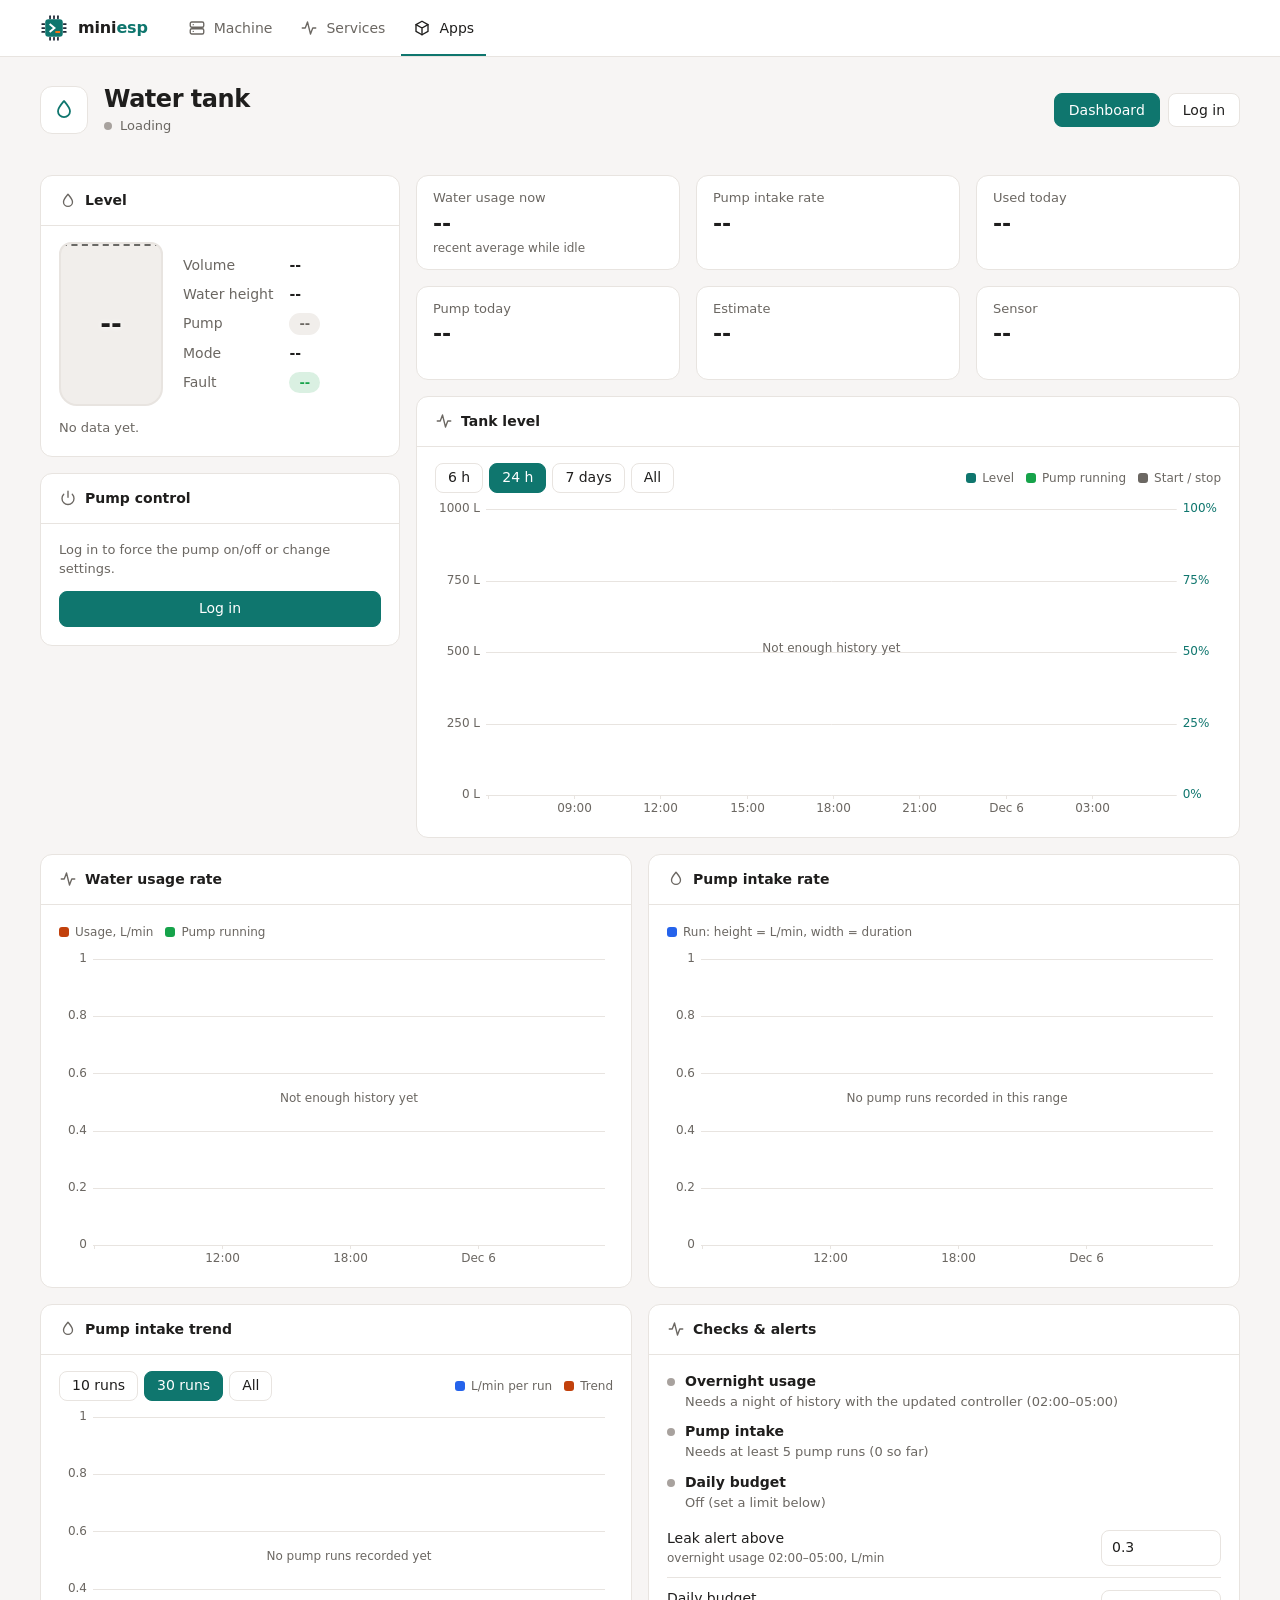
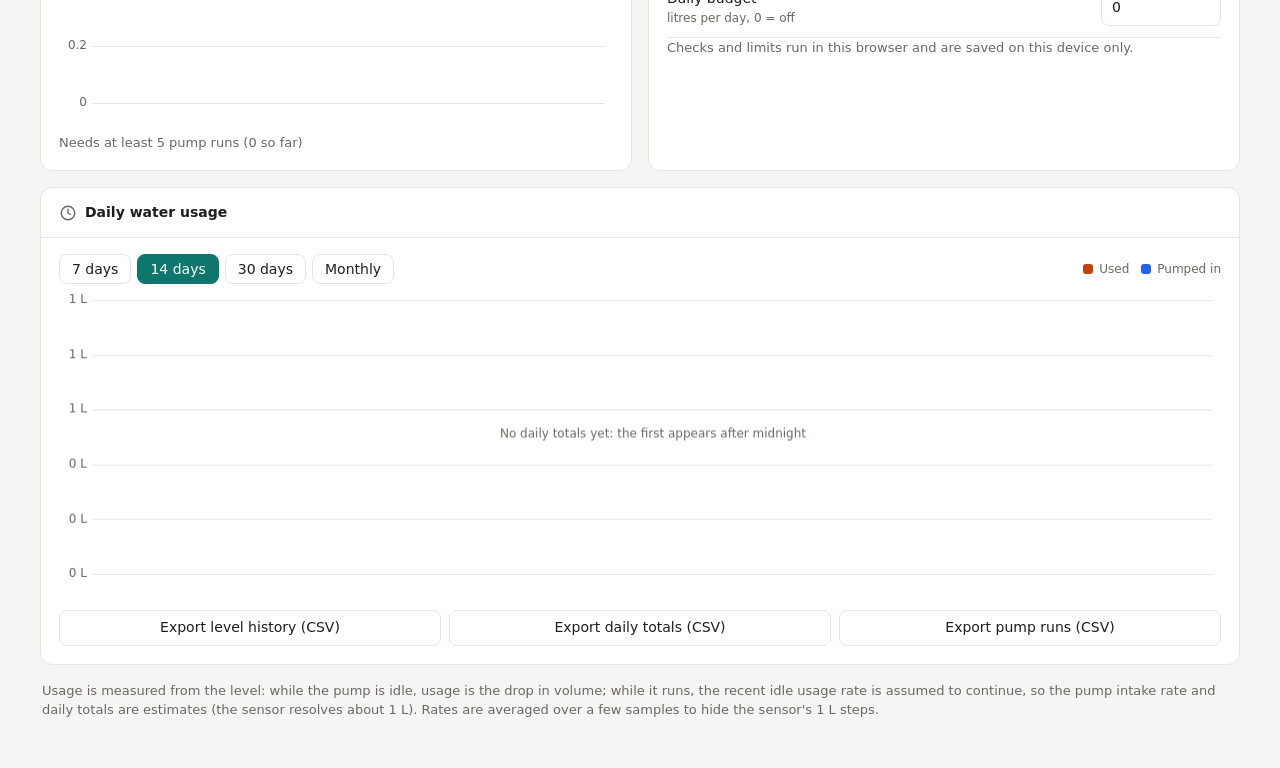
==== commit 326706f4: "wtms web: one --gap variable for every grid (16 px, 12 px on phones) Co-Authored-By: Claude Sonnet 5" ====
--- a/packages/wtms/web/index.html
+++ b/packages/wtms/web/index.html
@@ -71,7 +71,7 @@
   <div class="row"><label for="a_bud">Daily budget<small>litres per day, 0 = off</small></label><input id="a_bud" type="number" min="0" step="10" inputmode="numeric"></div>
   <div class="sub">Checks and limits run in this browser and are saved on this device only.</div></div>
 </div>
-<div class="card" style="margin-top:16px"><h2><svg class="ic"><use href="#i-clock"/></svg>Daily water usage</h2>
+<div class="card"><h2><svg class="ic"><use href="#i-clock"/></svg>Daily water usage</h2>
  <div class="toolbar"><div class="tabs" id="dtabs" role="group" aria-label="Days shown"><button data-d="7">7 days</button><button data-d="14" class="cur">14 days</button><button data-d="30">30 days</button><button data-d="m">Monthly</button></div><div class="legend" id="lg_day"></div></div>
  <div class="chartbox"><canvas id="c_day" role="img" aria-label="Water used per day in litres"></canvas></div><div class="sub" id="r_day"></div><div class="btns exp"><button class="b sec" type="button" data-x="history">Export level history (CSV)</button><button class="b sec" type="button" data-x="daily">Export daily totals (CSV)</button><button class="b sec" type="button" data-x="runs">Export pump runs (CSV)</button></div></div>
 <p class="sub note">Usage is measured from the level: while the pump is idle, usage is the drop in volume; while it runs, the recent idle usage rate is assumed to continue, so the pump intake rate and daily totals are estimates (the sensor resolves about 1&nbsp;L). Rates are averaged over a few samples to hide the sensor's 1&nbsp;L steps.</p>
--- a/packages/wtms/web/tank.css
+++ b/packages/wtms/web/tank.css
@@ -1,5 +1,5 @@
 /* wtms pages: same look as the miniesp console (/) */
-:root{--bg:#f7f5f4;--card:#fff;--fg:#1f1e1d;--mute:#6b6762;--line:#e8e4e0;--soft:#f1eeeb;--acc:#0f766e;--accbg:#e3f2f0;--water:#0f766e;--ok:#16a34a;--bad:#dc2626;--warn:#d97706;--off:#a8a29e;--pin:#1f2937;--body:#0f766e;--chev:#fff}
+:root{--gap:16px;--bg:#f7f5f4;--card:#fff;--fg:#1f1e1d;--mute:#6b6762;--line:#e8e4e0;--soft:#f1eeeb;--acc:#0f766e;--accbg:#e3f2f0;--water:#0f766e;--ok:#16a34a;--bad:#dc2626;--warn:#d97706;--off:#a8a29e;--pin:#1f2937;--body:#0f766e;--chev:#fff}
 @media(prefers-color-scheme:dark){:root{--bg:#161514;--card:#1f1d1c;--fg:#f2efec;--mute:#a09b95;--line:#332f2c;--soft:#2a2725;--acc:#5eead4;--accbg:#173a36;--water:#2dd4bf;--ok:#4ade80;--bad:#f87171;--warn:#fbbf24;--off:#6b6762;--pin:#9ca3af;--body:#5eead4;--chev:#161514}}
 *{box-sizing:border-box}
 html{-webkit-text-size-adjust:100%}
@@ -38,10 +38,10 @@
 .card>*:not(h2){margin-left:18px;margin-right:18px}
 .card>h2+*{margin-top:16px}
 .card>*:last-child{margin-bottom:18px}
-.cols{display:grid;gap:16px;grid-template-columns:1fr}
-.stack{display:grid;gap:16px;align-content:start}
+.cols{display:grid;gap:var(--gap);grid-template-columns:1fr}
+.stack{display:grid;gap:var(--gap);align-content:start}
 @media(min-width:1000px){.cols{grid-template-columns:minmax(300px,380px) 1fr}}
-.cards{display:grid;gap:16px;grid-template-columns:repeat(auto-fit,minmax(min(100%,420px),1fr));align-items:start}
+.cards{display:grid;gap:var(--gap);grid-template-columns:repeat(auto-fit,minmax(min(100%,420px),1fr));align-items:start}
 /* controls */
 .pill{display:inline-block;padding:1px 10px;border-radius:999px;background:var(--soft);color:var(--mute);font-size:13px;font-weight:600}
 .pill.on,.pill.ok{background:color-mix(in srgb,var(--ok) 16%,transparent);color:var(--ok)}
@@ -96,12 +96,13 @@
 .wrap.wide{max-width:1240px}
 @media(min-width:1000px){.cols{grid-template-columns:minmax(300px,360px) minmax(0,1fr)}}
 @media(min-width:620px) and (max-width:999px){.cols>.stack:first-child{grid-template-columns:1fr 1fr;align-items:start}}
-.tiles{display:grid;grid-template-columns:repeat(auto-fit,minmax(215px,1fr));gap:12px}
+.tiles{display:grid;grid-template-columns:repeat(auto-fit,minmax(215px,1fr));gap:var(--gap)}
 .tile2{background:var(--card);border:1px solid var(--line);border-radius:12px;padding:12px 16px;min-width:0}
 .tile2 span{display:block;color:var(--mute);font-size:13px}
 .tile2 b{display:block;font-size:22px;font-weight:650;letter-spacing:-.01em;line-height:1.3;margin:2px 0;overflow-wrap:anywhere}
 .tile2 small{display:block;color:var(--mute);font-size:12px;line-height:1.35}
-.grid2{display:grid;gap:16px;grid-template-columns:repeat(auto-fit,minmax(min(100%,460px),1fr));margin-top:16px}
+.grid2{display:grid;gap:var(--gap);grid-template-columns:repeat(auto-fit,minmax(min(100%,460px),1fr));margin-top:var(--gap)}
+.wrap.wide>.card{margin-top:var(--gap)}
 .grid2>.card{min-width:0}
 .toolbar{display:flex;flex-wrap:wrap;gap:8px 16px;align-items:center;justify-content:space-between;margin-bottom:6px}
 .toolbar .tabs{margin:0}
@@ -116,11 +117,11 @@
 .tip{position:absolute;left:0;top:0;pointer-events:none;background:var(--card);border:1px solid var(--line);border-radius:8px;box-shadow:0 4px 18px rgba(0,0,0,.18);padding:6px 10px;font-size:12px;line-height:1.5;white-space:nowrap;z-index:3}
 .tip .tg{color:var(--ok)}.tip .sw{display:inline-block;width:8px;height:8px;border-radius:2px;margin-right:6px}
 .tip[hidden]{display:none}
-p.note{margin:16px 2px 0}
-@media(max-width:520px){.tiles{grid-template-columns:1fr 1fr}.tile2{padding:10px 12px}.tile2 b{font-size:18px}.chartbox canvas{height:230px}.card>.toolbar{margin-left:12px;margin-right:12px}}
+p.note{margin:var(--gap) 2px 0}
+@media(max-width:520px){:root{--gap:12px}.tiles{grid-template-columns:1fr 1fr}.tile2{padding:10px 12px}.tile2 b{font-size:18px}.chartbox canvas{height:230px}.card>.toolbar{margin-left:12px;margin-right:12px}}
 body:has(.wrap.wide) .bar{max-width:1240px}
 .tip .mu{color:var(--mute)}
-.alerts{display:grid;gap:8px;margin-bottom:16px}
+.alerts{display:grid;gap:var(--gap);margin-bottom:var(--gap)}
 .alert{background:color-mix(in srgb,var(--bad) 14%,var(--card));border:1px solid color-mix(in srgb,var(--bad) 45%,var(--line));color:var(--fg);border-radius:10px;padding:10px 14px}
 .alert b{color:var(--bad);margin-right:4px}
 .checks{display:grid;gap:10px;margin-bottom:6px}
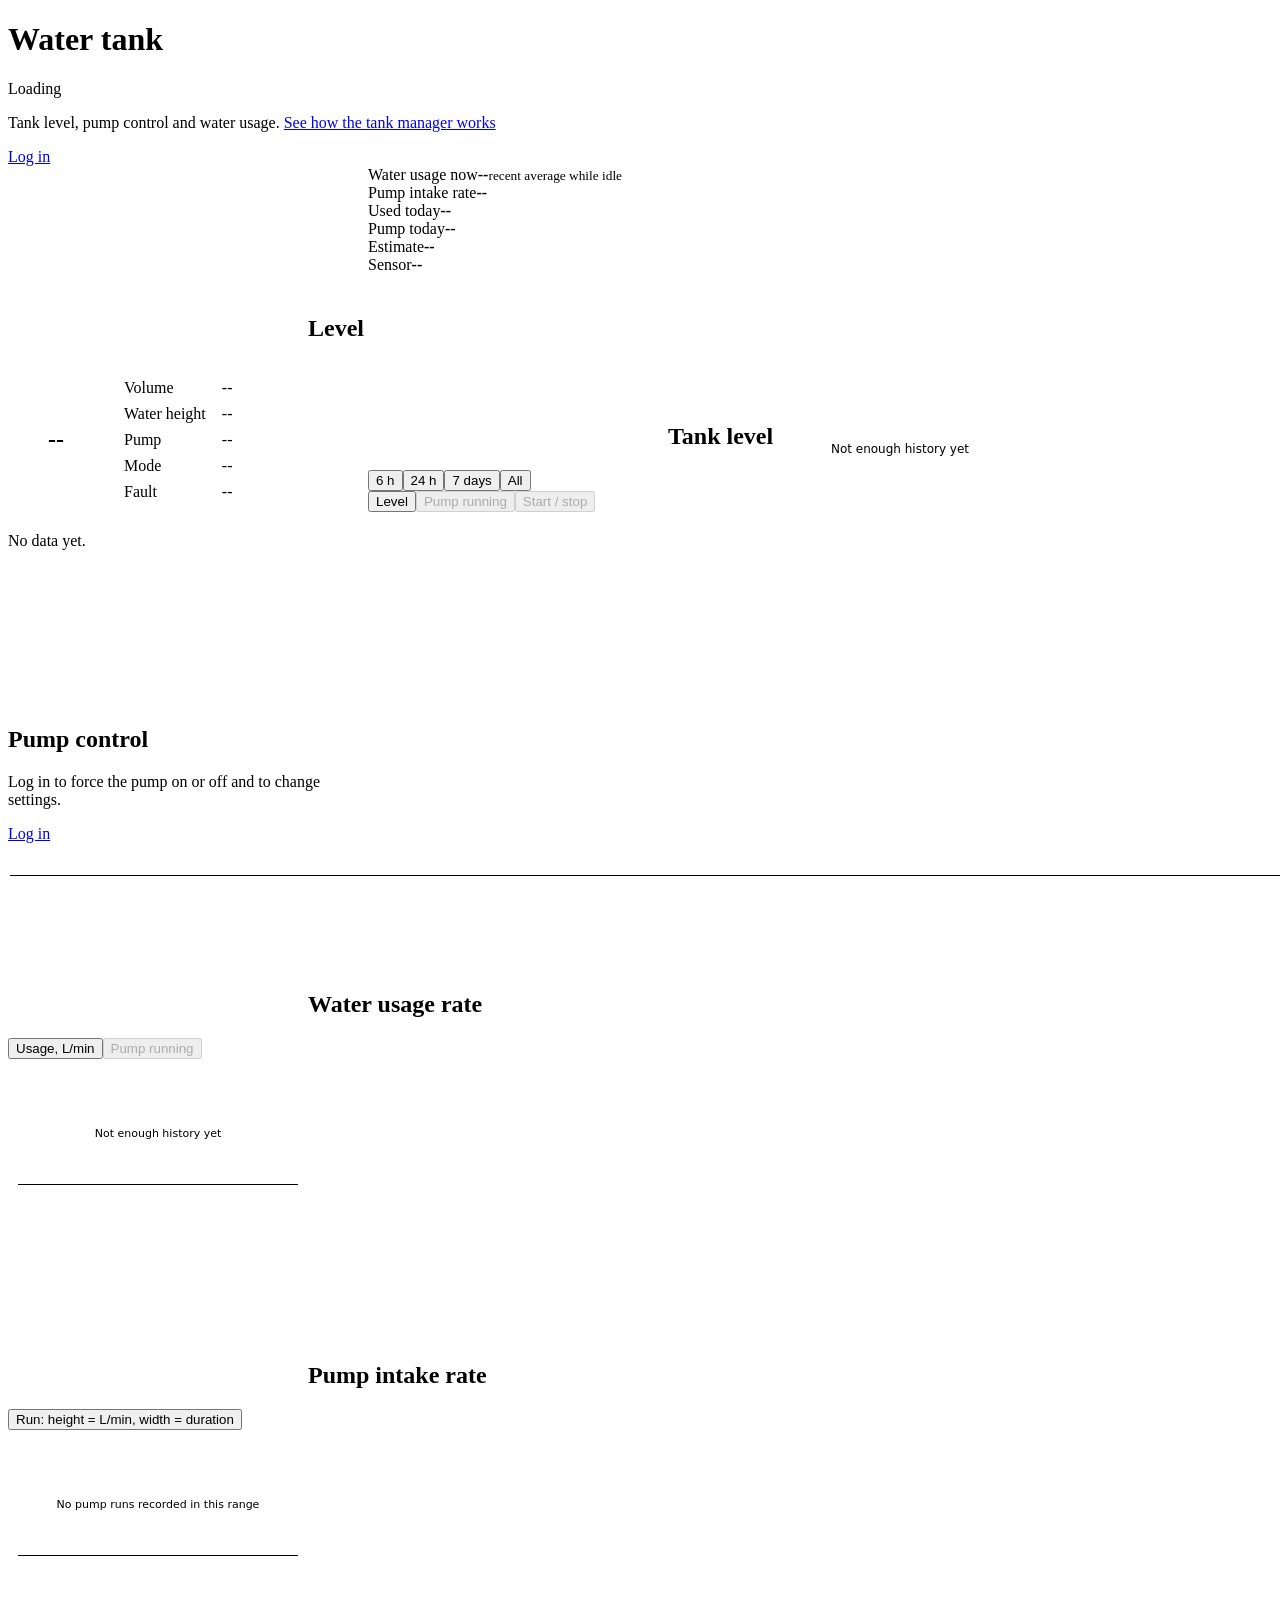
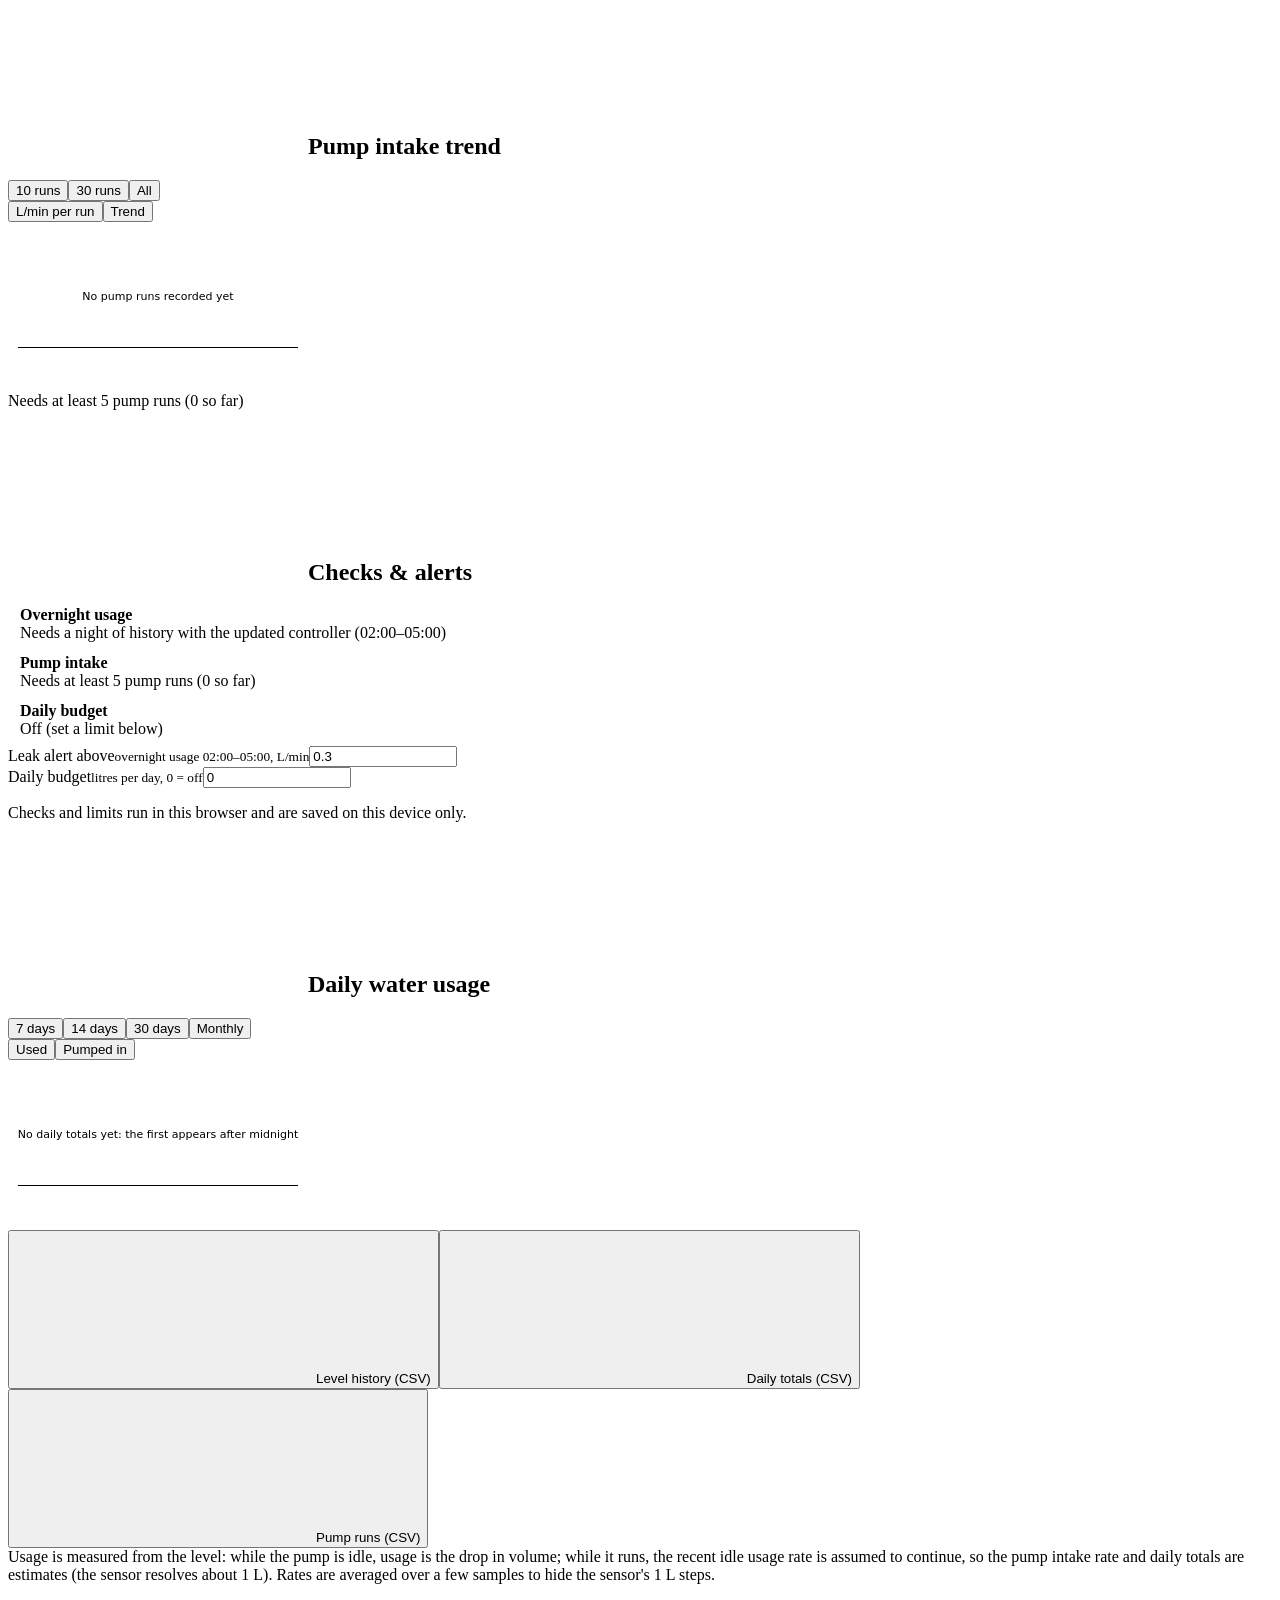
==== commit 2e005c9b: "wtms 1.3: pages rebuilt on the miniesp design system (/style.css, /ui.js): sidebar shell, light/dark" ====
--- a/packages/wtms/web/index.html
+++ b/packages/wtms/web/index.html
@@ -1,81 +1,59 @@
 <!doctype html>
 <html lang="en"><head><meta charset="utf-8"><meta name="viewport" content="width=device-width,initial-scale=1,viewport-fit=cover">
-<title>Water tank - miniesp</title><link rel="stylesheet" href="tank.css"></head><body>
-<svg width="0" height="0" style="position:absolute" aria-hidden="true"><defs>
-<symbol id="i-droplet" viewBox="0 0 24 24"><path d="M12 3c3.5 4.2 6 7 6 10.2A6 6 0 0 1 6 13.2C6 10 8.5 7.2 12 3z"/></symbol>
-<symbol id="i-activity" viewBox="0 0 24 24"><path d="M3 12h4l3-8 4 16 3-8h4"/></symbol>
-<symbol id="i-server" viewBox="0 0 24 24"><rect x="3" y="4" width="18" height="7" rx="2"/><rect x="3" y="13" width="18" height="7" rx="2"/><path d="M7 7.5h.01M7 16.5h.01"/></symbol>
-<symbol id="i-package" viewBox="0 0 24 24"><path d="M12 3l8 4.5v9L12 21l-8-4.5v-9L12 3z"/><path d="M4 7.5l8 4.5 8-4.5M12 12v9"/></symbol>
-<symbol id="i-power" viewBox="0 0 24 24"><path d="M12 3v8M6.3 7a8 8 0 1 0 11.4 0"/></symbol>
-<symbol id="i-sliders" viewBox="0 0 24 24"><path d="M4 7h10M18 7h2M4 17h4M12 17h8"/><circle cx="16" cy="7" r="2"/><circle cx="10" cy="17" r="2"/></symbol>
-<symbol id="i-clock" viewBox="0 0 24 24"><circle cx="12" cy="12" r="9"/><path d="M12 7v5l3 2"/></symbol>
-<symbol id="i-cpu" viewBox="0 0 24 24"><rect x="5" y="5" width="14" height="14" rx="2"/><rect x="9" y="9" width="6" height="6" rx="1"/><path d="M9 2v3M15 2v3M9 19v3M15 19v3M2 9h3M2 15h3M19 9h3M19 15h3"/></symbol>
-<symbol id="i-globe" viewBox="0 0 24 24"><circle cx="12" cy="12" r="9"/><path d="M3 12h18M12 3c2.6 2.6 3.9 5.6 3.9 9s-1.3 6.4-3.9 9c-2.6-2.6-3.9-5.6-3.9-9s1.3-6.4 3.9-9z"/></symbol>
-<symbol id="i-wifi" viewBox="0 0 24 24"><path d="M2.5 9a14 14 0 0 1 19 0M5.8 12.5a9.5 9.5 0 0 1 12.4 0M9 16a5 5 0 0 1 6 0"/><circle cx="12" cy="19.5" r=".9"/></symbol>
-<symbol id="i-user" viewBox="0 0 24 24"><circle cx="12" cy="8" r="4"/><path d="M4 21a8 8 0 0 1 16 0"/></symbol>
-<symbol id="i-save" viewBox="0 0 24 24"><path d="M5 3h11l3 3v15H5V3z"/><path d="M8 3v5h7V3M8 21v-6h8v6"/></symbol>
-</defs></svg>
-<header class="top"><div class="bar">
- <a class="brand" href="/" aria-label="miniesp">
-  <svg class="logo" viewBox="0 0 64 64" width="28" height="28" aria-hidden="true"><g class="pins"><rect x="21" y="3" width="4" height="9" rx="2"/><rect x="30" y="3" width="4" height="9" rx="2"/><rect x="39" y="3" width="4" height="9" rx="2"/><rect x="21" y="52" width="4" height="9" rx="2"/><rect x="30" y="52" width="4" height="9" rx="2"/><rect x="39" y="52" width="4" height="9" rx="2"/><rect x="3" y="21" width="9" height="4" rx="2"/><rect x="3" y="30" width="9" height="4" rx="2"/><rect x="3" y="39" width="9" height="4" rx="2"/><rect x="52" y="21" width="9" height="4" rx="2"/><rect x="52" y="30" width="9" height="4" rx="2"/><rect x="52" y="39" width="9" height="4" rx="2"/></g><rect class="body" x="12" y="12" width="40" height="40" rx="7"/><path class="chev" d="M22 23l11 9-11 9" fill="none" stroke-width="4.5"/><rect x="35" y="39" width="11" height="4.5" fill="#f97316"/></svg>
-  <span>mini<b>esp</b></span></a>
- <nav class="mtabs" aria-label="Console">
-  <a href="/#machine"><svg class="ic"><use href="#i-server"/></svg>Machine</a>
-  <a href="/#services"><svg class="ic"><use href="#i-activity"/></svg>Services</a>
-  <a href="/#apps" aria-current="page"><svg class="ic"><use href="#i-package"/></svg>Apps</a>
- </nav>
-</div></header>
-<main class="wrap wide">
-<div class="head"><div class="tile"><svg class="ic" style="width:24px;height:24px"><use href="#i-droplet"/></svg></div>
- <div><h1>Water tank</h1><div class="sub"><span class="dot" id="hdot"></span> <span id="hstate">Loading</span></div></div>
- <nav class="menu" id="menu"><a href="index.html" class="cur">Dashboard</a><a href="login.html" id="lg">Log in</a></nav></div>
-<div class="alerts" id="alerts" hidden></div>
-<div class="cols">
+<title>Water tank - miniesp</title><link rel="stylesheet" href="/style.css"><link rel="stylesheet" href="tank.css"><script src="/ui.js"></script></head>
+<body data-nav="tank">
+<div class="app"><main class="main"><div class="page">
+<div class="ph"><div><h1>Water tank</h1><p><span class="status"><span class="dot" id="hdot"></span><span id="hstate">Loading</span></span></p>
+ <p>Tank level, pump control and water usage. <a href="https://github.com/hamimmahmud0/miniesp-pkg/tree/main/packages/wtms" target="_blank" rel="noopener">See how the tank manager works</a></p></div>
+ <div class="actions" id="act"><a class="btn btn-primary" href="login.html?next=index.html">Log in</a></div></div>
+<div id="alerts"></div>
+<div class="tank-top">
  <div class="stack">
   <div class="card"><h2><svg class="ic"><use href="#i-droplet"/></svg>Level</h2>
    <div class="gauge"><div class="tankv"><div class="fill" id="fill"></div><div class="mark" id="mon"></div><div class="mark" id="moff"></div><div class="pct" id="pct">--</div></div>
-    <dl class="kv"><dt>Volume</dt><dd id="l">--</dd><dt>Water height</dt><dd id="hcm">--</dd><dt>Pump</dt><dd><span class="pill" id="pump">--</span></dd><dt>Mode</dt><dd id="mode">--</dd><dt>Fault</dt><dd><span class="pill on" id="fault">--</span></dd></dl></div>
-   <div class="sub" id="ts" style="margin-top:12px">--</div></div>
-  <div class="card" id="ctl" style="display:none"><h2><svg class="ic"><use href="#i-power"/></svg>Pump control</h2><div id="ctlbox"></div></div>
-  <div class="card" id="guest"><h2><svg class="ic"><use href="#i-power"/></svg>Pump control</h2><div class="sub">Log in to force the pump on/off or change settings.</div><div class="btns"><a class="b" href="login.html?next=index.html" style="text-align:center;text-decoration:none">Log in</a></div></div>
+    <dl class="dl"><dt>Volume</dt><dd id="l">--</dd><dt>Water height</dt><dd id="hcm">--</dd><dt>Pump</dt><dd><span class="badge" id="pump">--</span></dd><dt>Mode</dt><dd id="mode">--</dd><dt>Fault</dt><dd><span class="badge" id="fault">--</span></dd></dl></div>
+   <p class="muted small" id="ts" style="margin-top:14px">--</p></div>
+  <div class="card" id="ctl" hidden><h2><svg class="ic"><use href="#i-power"/></svg>Pump control</h2><div id="ctlbox"></div></div>
+  <div class="card" id="guest"><h2><svg class="ic"><use href="#i-power"/></svg>Pump control</h2><p class="muted">Log in to force the pump on or off and to change settings.</p><div class="btns" style="margin-top:14px"><a class="btn btn-primary" href="login.html?next=index.html">Log in</a></div></div>
  </div>
  <div class="stack">
-  <div class="tiles" id="tiles">
-   <div class="tile2"><span>Water usage now</span><b id="t_use">--</b><small id="t_use2">recent average while idle</small></div>
-   <div class="tile2"><span>Pump intake rate</span><b id="t_in">--</b><small id="t_in2">&nbsp;</small></div>
-   <div class="tile2"><span>Used today</span><b id="t_td">--</b><small id="t_td2">&nbsp;</small></div>
-   <div class="tile2"><span>Pump today</span><b id="t_pp">--</b><small id="t_pp2">&nbsp;</small></div>
-   <div class="tile2"><span id="t_eta_l">Estimate</span><b id="t_eta">--</b><small id="t_eta2">&nbsp;</small></div>
-   <div class="tile2"><span>Sensor</span><b id="t_se">--</b><small id="t_se2">&nbsp;</small></div>
+  <div class="stats" id="tiles">
+   <div class="stat"><span>Water usage now</span><b id="t_use">--</b><small id="t_use2">recent average while idle</small></div>
+   <div class="stat"><span>Pump intake rate</span><b id="t_in">--</b><small id="t_in2">&nbsp;</small></div>
+   <div class="stat"><span>Used today</span><b id="t_td">--</b><small id="t_td2">&nbsp;</small></div>
+   <div class="stat"><span>Pump today</span><b id="t_pp">--</b><small id="t_pp2">&nbsp;</small></div>
+   <div class="stat"><span id="t_eta_l">Estimate</span><b id="t_eta">--</b><small id="t_eta2">&nbsp;</small></div>
+   <div class="stat"><span>Sensor</span><b id="t_se">--</b><small id="t_se2">&nbsp;</small></div>
   </div>
-  <div class="card"><h2><svg class="ic"><use href="#i-activity"/></svg>Tank level</h2>
-   <div class="toolbar"><div class="tabs rng" role="group" aria-label="Time range"><button data-h="6">6 h</button><button data-h="24" class="cur">24 h</button><button data-h="168">7 days</button><button data-h="0">All</button></div><div class="legend" id="lg_level"></div></div>
-   <div class="chartbox"><canvas id="c_level" role="img" aria-label="Tank level over time"></canvas></div><div class="sub" id="r_level"></div></div>
+  <div class="card"><div class="card-head"><h2><svg class="ic"><use href="#i-activity"/></svg>Tank level</h2>
+   <div class="seg rng" role="group" aria-label="Time range"><button data-h="6">6 h</button><button data-h="24" class="cur">24 h</button><button data-h="168">7 days</button><button data-h="0">All</button></div></div>
+   <div class="legend" id="lg_level"></div>
+   <div class="chartbox"><canvas id="c_level" role="img" aria-label="Tank level over time"></canvas></div><p class="muted small" id="r_level"></p></div>
  </div>
 </div>
-<div class="grid2">
- <div class="card"><h2><svg class="ic"><use href="#i-activity"/></svg>Water usage rate</h2>
-  <div class="toolbar"><div class="legend" id="lg_use"></div></div>
-  <div class="chartbox"><canvas id="c_use" role="img" aria-label="Water usage in litres per minute"></canvas></div><div class="sub" id="r_use"></div></div>
- <div class="card"><h2><svg class="ic"><use href="#i-droplet"/></svg>Pump intake rate</h2>
-  <div class="toolbar"><div class="legend" id="lg_in"></div></div>
-  <div class="chartbox"><canvas id="c_in" role="img" aria-label="Pump intake rate per run in litres per minute"></canvas></div><div class="sub" id="r_in"></div></div>
+<div class="grid-2 wide-gap">
+ <div class="card"><div class="card-head"><h2><svg class="ic"><use href="#i-activity"/></svg>Water usage rate</h2></div><div class="legend" id="lg_use"></div>
+  <div class="chartbox"><canvas id="c_use" role="img" aria-label="Water usage in litres per minute"></canvas></div><p class="muted small" id="r_use"></p></div>
+ <div class="card"><div class="card-head"><h2><svg class="ic"><use href="#i-droplet"/></svg>Pump intake rate</h2></div><div class="legend" id="lg_in"></div>
+  <div class="chartbox"><canvas id="c_in" role="img" aria-label="Pump intake rate per run in litres per minute"></canvas></div><p class="muted small" id="r_in"></p></div>
 </div>
-<div class="grid2">
- <div class="card"><h2><svg class="ic"><use href="#i-droplet"/></svg>Pump intake trend</h2>
-  <div class="toolbar"><div class="tabs" id="ttabs" role="group" aria-label="Runs shown"><button data-n="10">10 runs</button><button data-n="30" class="cur">30 runs</button><button data-n="0">All</button></div><div class="legend" id="lg_tr"></div></div>
-  <div class="chartbox"><canvas id="c_tr" role="img" aria-label="Pump intake rate per run with trend"></canvas></div><div class="sub" id="r_tr"></div></div>
- <div class="card"><h2><svg class="ic"><use href="#i-activity"/></svg>Checks &amp; alerts</h2>
+<div class="grid-2 wide-gap">
+ <div class="card"><div class="card-head"><h2><svg class="ic"><use href="#i-gauge"/></svg>Pump intake trend</h2>
+  <div class="seg" id="ttabs" role="group" aria-label="Runs shown"><button data-n="10">10 runs</button><button data-n="30" class="cur">30 runs</button><button data-n="0">All</button></div></div><div class="legend" id="lg_tr"></div>
+  <div class="chartbox"><canvas id="c_tr" role="img" aria-label="Pump intake rate per run with trend"></canvas></div><p class="muted small" id="r_tr"></p></div>
+ <div class="card"><h2><svg class="ic"><use href="#i-alert"/></svg>Checks &amp; alerts</h2>
   <div class="checks" id="checks"></div>
-  <div class="row"><label for="a_leak">Leak alert above<small>overnight usage 02:00&ndash;05:00, L/min</small></label><input id="a_leak" type="number" min="0" step="0.05" inputmode="decimal"></div>
-  <div class="row"><label for="a_bud">Daily budget<small>litres per day, 0 = off</small></label><input id="a_bud" type="number" min="0" step="10" inputmode="numeric"></div>
-  <div class="sub">Checks and limits run in this browser and are saved on this device only.</div></div>
+  <div class="field"><label for="a_leak">Leak alert above<small>overnight usage 02:00&ndash;05:00, L/min</small></label><input id="a_leak" type="number" min="0" step="0.05" inputmode="decimal"></div>
+  <div class="field"><label for="a_bud">Daily budget<small>litres per day, 0 = off</small></label><input id="a_bud" type="number" min="0" step="10" inputmode="numeric"></div>
+  <p class="muted small">Checks and limits run in this browser and are saved on this device only.</p></div>
 </div>
-<div class="card"><h2><svg class="ic"><use href="#i-clock"/></svg>Daily water usage</h2>
- <div class="toolbar"><div class="tabs" id="dtabs" role="group" aria-label="Days shown"><button data-d="7">7 days</button><button data-d="14" class="cur">14 days</button><button data-d="30">30 days</button><button data-d="m">Monthly</button></div><div class="legend" id="lg_day"></div></div>
- <div class="chartbox"><canvas id="c_day" role="img" aria-label="Water used per day in litres"></canvas></div><div class="sub" id="r_day"></div><div class="btns exp"><button class="b sec" type="button" data-x="history">Export level history (CSV)</button><button class="b sec" type="button" data-x="daily">Export daily totals (CSV)</button><button class="b sec" type="button" data-x="runs">Export pump runs (CSV)</button></div></div>
-<p class="sub note">Usage is measured from the level: while the pump is idle, usage is the drop in volume; while it runs, the recent idle usage rate is assumed to continue, so the pump intake rate and daily totals are estimates (the sensor resolves about 1&nbsp;L). Rates are averaged over a few samples to hide the sensor's 1&nbsp;L steps.</p>
-</main>
+<div class="card wide-gap"><div class="card-head"><h2><svg class="ic"><use href="#i-clock"/></svg>Daily water usage</h2>
+ <div class="seg" id="dtabs" role="group" aria-label="Days shown"><button data-d="7">7 days</button><button data-d="14" class="cur">14 days</button><button data-d="30">30 days</button><button data-d="m">Monthly</button></div></div>
+ <div class="legend" id="lg_day"></div>
+ <div class="chartbox"><canvas id="c_day" role="img" aria-label="Water used per day in litres"></canvas></div><p class="muted small" id="r_day"></p>
+ <div class="btns exp" style="margin-top:16px"><button class="btn" type="button" data-x="history"><svg class="ic"><use href="#i-download"/></svg>Level history (CSV)</button><button class="btn" type="button" data-x="daily"><svg class="ic"><use href="#i-download"/></svg>Daily totals (CSV)</button><button class="btn" type="button" data-x="runs"><svg class="ic"><use href="#i-download"/></svg>Pump runs (CSV)</button></div></div>
+<p class="muted small" style="margin-top:var(--gap)">Usage is measured from the level: while the pump is idle, usage is the drop in volume; while it runs, the recent idle usage rate is assumed to continue, so the pump intake rate and daily totals are estimates (the sensor resolves about 1&nbsp;L). Rates are averaged over a few samples to hide the sensor's 1&nbsp;L steps.</p>
+</div></main></div>
 <script src="tank.js"></script><script src="chart.js"></script>
 <script>
 let last=null,H=[],D=[],RUNS=[],hours=24,days=14,nruns=30,ch={};
@@ -92,9 +70,9 @@
   $('fill').style.height=s.level+'%'; $('pct').textContent=Math.round(s.level)+'%';
   $('mon').style.bottom=s.on_pct+'%'; $('moff').style.bottom=s.off_pct+'%';
   $('l').textContent=s.litres+' / '+vol+' L'; $('hcm').textContent=s.lpcm>0?f1(s.level/100*vol*1000/s.lpcm)+' cm':'—';
-  $('pump').textContent=s.pump+(s.force&&s.force!=='none'?' (forced)':''); $('pump').className='pill '+(s.pump==='ON'?'on':'');
+  $('pump').textContent=s.pump+(s.force&&s.force!=='none'?' (forced)':''); $('pump').className='badge '+(s.pump==='ON'?'ok':'');
   $('mode').textContent=s.force==='on'?'Forced ON':s.force==='off'?'Forced OFF':s.auto==='ON'?'Automatic':'Auto off';
-  $('fault').textContent=s.fault; $('fault').className='pill '+(s.fault==='none'?'on':'bad');
+  $('fault').textContent=s.fault; $('fault').className='badge '+(s.fault==='none'?'ok':'bad');
   $('hdot').className='dot '+(s.fault==='none'?'ok':'bad'); $('hstate').textContent=s.fault!=='none'?'Fault: '+s.fault:s.pump==='ON'?'Pump running':'Idle';
   const age=s.ts?Math.round(Date.now()/1000-s.ts):0;
   $('ts').textContent=s.ts?'Updated '+new Date(s.ts*1000).toLocaleString()+(age>120?'  — STALE: the controller has not reported for '+Math.round(age/60)+' min':''):'Clock not set';
@@ -206,8 +184,8 @@
   if(bud>0&&last&&last.use_lpm!==undefined){ const used=+last.td_use, now=new Date(), frac=Math.max(.05,(now.getHours()*60+now.getMinutes())/1440), proj=used/frac;
     const st=used>bud?'bad':proj>bud*1.1&&frac>.25?'warn':'ok'; rows.push([st,'Daily budget',f1(used)+' of '+bud+' L used today ('+Math.round(used/bud*100)+'%)'+(used>bud?' — over budget':st==='warn'?' — on track for about '+Math.round(proj)+' L':'')]); if(used>bud)al.push('Over the daily budget: '+f1(used)+' L of '+bud+' L') }
   else rows.push(['mute','Daily budget',bud>0?'Waiting for today\'s data':'Off (set a limit below)']);
-  el.innerHTML=rows.map(r=>'<div class="chk"><span class="dot '+(r[0]==='ok'?'ok':r[0]==='bad'?'bad':r[0]==='warn'?'warn':'')+'"></span><div><b>'+r[1]+'</b><div class="sub">'+r[2]+'</div></div></div>').join('');
-  const a=$('alerts'); a.hidden=!al.length; a.innerHTML=al.map(t=>'<div class="alert"><b>!</b> '+t.replace(/</g,'&lt;')+'</div>').join('');
+  el.innerHTML=rows.map(r=>'<div class="chk"><span class="dot '+(r[0]==='ok'?'ok':r[0]==='bad'?'bad':r[0]==='warn'?'warn':'')+'"></span><div><b>'+r[1]+'</b><div class="muted">'+r[2]+'</div></div></div>').join('');
+  $('alerts').innerHTML=al.map(t=>'<div class="alert"><svg class="ic"><use href="#i-alert"/></svg><div>'+t.replace(/</g,'&lt;')+'</div></div>').join('');
 }
 function exportCsv(kind){
   let head,rows,name;
@@ -223,14 +201,14 @@
 document.querySelector('.rng').onclick=e=>{ if(e.target.dataset.h===undefined)return; hours=+e.target.dataset.h; try{localStorage.setItem('tank_rng',hours)}catch(x){} for(const b of e.currentTarget.children)b.classList.toggle('cur',b===e.target); drawAll() };
 $('dtabs').onclick=e=>{ if(e.target.dataset.d===undefined)return; days=e.target.dataset.d==='m'?'m':+e.target.dataset.d; for(const b of $('dtabs').children)b.classList.toggle('cur',b===e.target); drawAll() };
 try{const h=localStorage.getItem('tank_rng'); if(h!==null){hours=+h;for(const b of document.querySelectorAll('.rng button'))b.classList.toggle('cur',+b.dataset.h===hours)}}catch(x){}
-matchMedia('(prefers-color-scheme: dark)').addEventListener('change',()=>drawAll());
+addEventListener('ui-theme',()=>drawAll());
 (async()=>{
   state();loadAll();setInterval(state,10000);setInterval(loadAll,120000);
   T.noRedirect=true;
   if(await T.loggedIn()){
-    $('ctl').style.display='';$('guest').style.display='none';
+    $('ctl').hidden=false;$('guest').hidden=true; UI.logout=T.logout;
     T.mountControls($('ctlbox'),s=>{render(s)});
-    $('lg').outerHTML='<a href="config.html">Settings</a><button onclick="T.logout()">Log out</button>';
+    $('act').innerHTML='<a class="btn" href="config.html"><svg class="ic"><use href="#i-settings"/></svg>Settings</a><button class="btn" type="button" onclick="T.logout()"><svg class="ic"><use href="#i-logout"/></svg>Log out</button>';
   }
 })();
 </script>
--- a/packages/wtms/web/tank.css
+++ b/packages/wtms/web/tank.css
@@ -1,130 +1,46 @@
-/* wtms pages: same look as the miniesp console (/) */
-:root{--gap:16px;--bg:#f7f5f4;--card:#fff;--fg:#1f1e1d;--mute:#6b6762;--line:#e8e4e0;--soft:#f1eeeb;--acc:#0f766e;--accbg:#e3f2f0;--water:#0f766e;--ok:#16a34a;--bad:#dc2626;--warn:#d97706;--off:#a8a29e;--pin:#1f2937;--body:#0f766e;--chev:#fff}
-@media(prefers-color-scheme:dark){:root{--bg:#161514;--card:#1f1d1c;--fg:#f2efec;--mute:#a09b95;--line:#332f2c;--soft:#2a2725;--acc:#5eead4;--accbg:#173a36;--water:#2dd4bf;--ok:#4ade80;--bad:#f87171;--warn:#fbbf24;--off:#6b6762;--pin:#9ca3af;--body:#5eead4;--chev:#161514}}
-*{box-sizing:border-box}
-html{-webkit-text-size-adjust:100%}
-body{margin:0;background:var(--bg);color:var(--fg);font:14px/1.5 system-ui,-apple-system,"Segoe UI",Roboto,"Helvetica Neue",Arial,sans-serif}
-.ic{width:18px;height:18px;fill:none;stroke:currentColor;stroke-width:1.8;stroke-linecap:round;stroke-linejoin:round;flex:none}
-a{color:var(--acc);text-decoration:none}a:hover{text-decoration:underline}
-:focus-visible{outline:2px solid var(--acc);outline-offset:2px;border-radius:6px}
-code{background:var(--soft);padding:1px 6px;border-radius:5px;font:13px ui-monospace,SFMono-Regular,Menlo,Consolas,monospace;word-break:break-all}
-/* top bar */
-header.top{position:sticky;top:0;z-index:5;background:var(--card);border-bottom:1px solid var(--line)}
-.bar{max-width:1040px;margin:0 auto;padding:0 20px;display:flex;align-items:center;gap:28px;height:56px}
-.brand{display:flex;align-items:center;gap:10px;font-weight:650;font-size:16px;letter-spacing:-.01em;color:var(--fg);text-decoration:none}
-.brand:hover{text-decoration:none}.brand b{color:var(--acc);font-weight:650}
-.logo .pins rect{fill:var(--pin)}.logo .body{fill:var(--body)}.logo .chev{stroke:var(--chev)}
-nav.mtabs{display:flex;gap:4px;height:100%;overflow-x:auto;scrollbar-width:none}
-nav.mtabs a{display:flex;align-items:center;gap:8px;padding:0 12px;color:var(--mute);font-weight:500;border-bottom:2px solid transparent;margin-top:2px;white-space:nowrap}
-nav.mtabs a:hover{color:var(--fg);text-decoration:none}
-nav.mtabs a[aria-current=page]{color:var(--fg);border-bottom-color:var(--acc)}
-/* page */
-.wrap{max-width:1040px;margin:0 auto;padding:28px 20px calc(48px + env(safe-area-inset-bottom))}
-.head{display:flex;align-items:center;gap:16px;flex-wrap:wrap;margin-bottom:24px}
-.head .tile{width:48px;height:48px;border-radius:12px;background:var(--card);border:1px solid var(--line);display:grid;place-items:center;color:var(--acc)}
-.head h1{margin:0;font-size:24px;font-weight:650;letter-spacing:-.02em;line-height:1.2}
-.head .sub{display:flex;align-items:center;gap:8px;margin-top:2px}
-.head nav.menu{margin-left:auto}
-nav.menu{display:flex;gap:8px;flex-wrap:wrap}
-nav.menu a,nav.menu button{display:inline-flex;align-items:center;gap:8px;height:34px;padding:0 14px;border:1px solid var(--line);background:var(--card);color:var(--fg);border-radius:8px;font:inherit;font-weight:500;cursor:pointer;text-decoration:none}
-nav.menu a:hover,nav.menu button:hover{background:var(--soft)}
-nav.menu a.cur{background:var(--acc);border-color:var(--acc);color:var(--card)}
-.dot{width:8px;height:8px;border-radius:50%;background:var(--off);flex:none;display:inline-block}.dot.ok{background:var(--ok)}.dot.bad{background:var(--bad)}.dot.warn{background:var(--warn)}
-.sub{color:var(--mute);font-size:13px}
-/* cards */
-.card{background:var(--card);border:1px solid var(--line);border-radius:12px}
-.card>h2{margin:0;padding:14px 18px;font-size:14px;font-weight:600;border-bottom:1px solid var(--line);display:flex;align-items:center;gap:8px;text-transform:none;letter-spacing:0;color:var(--fg)}
-.card>h2 .ic{color:var(--mute)}
-.card>*:not(h2){margin-left:18px;margin-right:18px}
-.card>h2+*{margin-top:16px}
-.card>*:last-child{margin-bottom:18px}
-.cols{display:grid;gap:var(--gap);grid-template-columns:1fr}
-.stack{display:grid;gap:var(--gap);align-content:start}
-@media(min-width:1000px){.cols{grid-template-columns:minmax(300px,380px) 1fr}}
-.cards{display:grid;gap:var(--gap);grid-template-columns:repeat(auto-fit,minmax(min(100%,420px),1fr));align-items:start}
-/* controls */
-.pill{display:inline-block;padding:1px 10px;border-radius:999px;background:var(--soft);color:var(--mute);font-size:13px;font-weight:600}
-.pill.on,.pill.ok{background:color-mix(in srgb,var(--ok) 16%,transparent);color:var(--ok)}
-.pill.bad{background:color-mix(in srgb,var(--bad) 16%,transparent);color:var(--bad)}
-.pill.warn{background:color-mix(in srgb,var(--warn) 18%,transparent);color:var(--warn)}
-button.b,.b{display:inline-flex;align-items:center;justify-content:center;gap:8px;min-height:36px;padding:0 14px;border:1px solid var(--acc);border-radius:8px;background:var(--acc);color:var(--card);font:inherit;font-weight:500;cursor:pointer;touch-action:manipulation;text-decoration:none}
-.b:hover{filter:brightness(.95);text-decoration:none}
-.b.sec{background:var(--card);border-color:var(--line);color:var(--fg)}.b.sec:hover{background:var(--soft);filter:none}
-.b.ok{background:var(--ok);border-color:var(--ok);color:#fff}.b.bad{background:var(--bad);border-color:var(--bad);color:#fff}.b.warn{background:var(--warn);border-color:var(--warn);color:#fff}
-.b:disabled{opacity:.5;cursor:default}
-.btns{display:grid;grid-template-columns:repeat(auto-fit,minmax(150px,1fr));gap:8px;margin-top:12px}
-input,select{width:100%;min-height:36px;padding:6px 10px;border:1px solid var(--line);border-radius:8px;background:var(--card);color:var(--fg);font:inherit}
-input:focus,select:focus{outline:2px solid var(--acc);outline-offset:-1px;border-color:var(--acc)}
-.row{display:grid;grid-template-columns:1fr minmax(110px,170px);gap:4px 16px;align-items:center;padding:10px 0;border-bottom:1px solid var(--line);margin:0 18px}
-.row:last-of-type{border-bottom:0}
-.row small{display:block;color:var(--mute);font-size:12px}
-.row label{color:var(--fg)}
-@media(max-width:480px){.row{grid-template-columns:1fr}}
-.msg{min-height:22px;font-size:13px;margin-top:8px}.msg.e{color:var(--bad)}.msg.g{color:var(--ok)}
-/* dashboard */
+/* wtms pages: only what the shared design system (/style.css; guide: docs/UI_GUIDE.md in the miniesp repo) does not have */
+:root{--water:var(--c2);--c-use:var(--c3);--c-in:var(--c1)}
+
+/* dashboard layout: level + control on the left, stats + level chart on the right */
+.tank-top{display:grid;gap:var(--gap);grid-template-columns:1fr}
+@media(min-width:1100px){.tank-top{grid-template-columns:minmax(300px,360px) minmax(0,1fr)}
+ .tank-top>.stack:last-child{grid-template-rows:auto 1fr}
+ .tank-top>.stack:last-child>.card{display:flex;flex-direction:column}
+ .tank-top>.stack:last-child>.card>.chartbox{flex:1;min-height:240px}
+ .tank-top>.stack:last-child>.card>.chartbox canvas{position:absolute;inset:0;height:100%}}
+@media(min-width:640px) and (max-width:1099px){.tank-top>.stack:first-child{grid-template-columns:1fr 1fr;align-items:start}}
+.wide-gap{margin-top:var(--gap)}
+#alerts{display:grid;gap:var(--gap);margin-bottom:var(--gap)}
+#alerts:empty{display:none}
+
+/* level gauge */
 .gauge{display:flex;gap:20px;align-items:center}
-.tankv{position:relative;width:104px;height:164px;border:2px solid var(--line);border-radius:12px 12px 18px 18px;overflow:hidden;flex:none;background:var(--soft)}
-.tankv .fill{position:absolute;left:0;right:0;bottom:0;height:0;background:var(--water);opacity:.9;transition:height .7s}
-.tankv .mark{position:absolute;left:0;right:0;border-top:2px dashed color-mix(in srgb,var(--fg) 40%,transparent);pointer-events:none}
-.tankv .pct{position:absolute;inset:0;display:flex;align-items:center;justify-content:center;font-weight:700;font-size:26px;color:var(--fg);text-shadow:0 0 6px var(--card),0 0 2px var(--card)}
-.kv{display:grid;grid-template-columns:auto 1fr;gap:8px 16px;margin:0;align-content:center}.kv dt{color:var(--mute)}.kv dd{margin:0;font-weight:600;word-break:break-word}
-.stats{display:grid;grid-template-columns:repeat(auto-fit,minmax(140px,1fr));gap:0;background:var(--card);border:1px solid var(--line);border-radius:12px;overflow:hidden}
-.stat{padding:14px 18px;border-right:1px solid var(--line)}.stat:last-child{border-right:0}
-.stat b{display:block;font-size:18px;font-weight:600}.stat span{color:var(--mute);font-size:13px}
-.tabs{display:flex;gap:6px;flex-wrap:wrap;margin-bottom:10px}
-.tabs button{min-height:30px;padding:0 12px;border-radius:8px;border:1px solid var(--line);background:var(--card);color:var(--fg);font:inherit;cursor:pointer}
-.tabs button:hover{background:var(--soft)}.tabs button.cur{background:var(--acc);color:var(--card);border-color:var(--acc)}
-canvas#chart{width:100%;height:clamp(200px,34vw,340px);display:block}
-.banner{padding:10px 12px;border-radius:8px;background:var(--soft);font-weight:600;margin-bottom:8px}
-.banner.on{background:color-mix(in srgb,var(--ok) 16%,transparent);color:var(--ok)}.banner.off{background:color-mix(in srgb,var(--bad) 16%,transparent);color:var(--bad)}
-/* login */
-.login{max-width:400px;margin:6vh auto 0}
-.login h1{margin:0 18px 4px;font-size:22px;font-weight:650;letter-spacing:-.01em}
-.login .mark{display:flex;justify-content:center;margin:0 0 14px}
-.login .row{margin:0;border:0;padding:6px 0}
-@media(max-width:760px){.bar{gap:12px;padding:0 14px}.wrap{padding:20px 14px 40px}.head nav.menu{margin-left:0;width:100%}.gauge{gap:14px}}
+.tankv{position:relative;width:96px;height:156px;border:1px solid var(--border-2);border-radius:10px 10px 16px 16px;overflow:hidden;flex:none;background:var(--surface-2)}
+.tankv .fill{position:absolute;left:0;right:0;bottom:0;height:0;background:var(--water);opacity:.85;transition:height .7s}
+.tankv .mark{position:absolute;left:0;right:0;border-top:1px dashed color-mix(in srgb,var(--text) 45%,transparent);pointer-events:none}
+.tankv .pct{position:absolute;inset:0;display:flex;align-items:center;justify-content:center;font-weight:600;font-size:24px;color:var(--text);text-shadow:0 0 6px var(--surface),0 0 2px var(--surface)}
+.dl{display:grid;grid-template-columns:auto 1fr;gap:8px 16px;margin:0;align-content:center;min-width:0}.dl dt{color:var(--mute)}.dl dd{margin:0;font-weight:500;overflow-wrap:anywhere}
 @media(prefers-reduced-motion:reduce){.tankv .fill{transition:none}}
-.card>h2+.row{margin-top:4px}
-.calc .row{margin:0}
-.login{padding-top:22px}
-#ctlbox .row{margin:0}
-@media(max-width:520px){.brand span{display:none}nav.mtabs a{padding:0 9px}}
-body{overflow-x:hidden}
-/* ---- charts and dashboard tiles (v2) ---- */
-:root{--c-use:#c2410c;--c-in:#2563eb}
-@media(prefers-color-scheme:dark){:root{--c-use:#fb923c;--c-in:#60a5fa}}
-.wrap.wide{max-width:1240px}
-@media(min-width:1000px){.cols{grid-template-columns:minmax(300px,360px) minmax(0,1fr)}}
-@media(min-width:620px) and (max-width:999px){.cols>.stack:first-child{grid-template-columns:1fr 1fr;align-items:start}}
-.tiles{display:grid;grid-template-columns:repeat(auto-fit,minmax(215px,1fr));gap:var(--gap)}
-.tile2{background:var(--card);border:1px solid var(--line);border-radius:12px;padding:12px 16px;min-width:0}
-.tile2 span{display:block;color:var(--mute);font-size:13px}
-.tile2 b{display:block;font-size:22px;font-weight:650;letter-spacing:-.01em;line-height:1.3;margin:2px 0;overflow-wrap:anywhere}
-.tile2 small{display:block;color:var(--mute);font-size:12px;line-height:1.35}
-.grid2{display:grid;gap:var(--gap);grid-template-columns:repeat(auto-fit,minmax(min(100%,460px),1fr));margin-top:var(--gap)}
-.wrap.wide>.card{margin-top:var(--gap)}
-.grid2>.card{min-width:0}
-.toolbar{display:flex;flex-wrap:wrap;gap:8px 16px;align-items:center;justify-content:space-between;margin-bottom:6px}
-.toolbar .tabs{margin:0}
-.legend{display:flex;flex-wrap:wrap;gap:4px 12px}
-.legend .lg{display:inline-flex;align-items:center;gap:6px;border:0;background:none;color:var(--mute);font:inherit;font-size:12px;padding:2px 0;cursor:pointer}
-.legend .lg:disabled{cursor:default}
-.legend .lg i{width:10px;height:10px;border-radius:3px;display:inline-block}
-.legend .lg.off{opacity:.4;text-decoration:line-through}
-.chartbox{position:relative;margin-bottom:6px}
-.chartbox canvas{width:100%;height:clamp(210px,26vw,320px);display:block;touch-action:pan-y;cursor:crosshair}
-#c_day{height:clamp(220px,24vw,320px)}
-.tip{position:absolute;left:0;top:0;pointer-events:none;background:var(--card);border:1px solid var(--line);border-radius:8px;box-shadow:0 4px 18px rgba(0,0,0,.18);padding:6px 10px;font-size:12px;line-height:1.5;white-space:nowrap;z-index:3}
-.tip .tg{color:var(--ok)}.tip .sw{display:inline-block;width:8px;height:8px;border-radius:2px;margin-right:6px}
-.tip[hidden]{display:none}
-p.note{margin:var(--gap) 2px 0}
-@media(max-width:520px){:root{--gap:12px}.tiles{grid-template-columns:1fr 1fr}.tile2{padding:10px 12px}.tile2 b{font-size:18px}.chartbox canvas{height:230px}.card>.toolbar{margin-left:12px;margin-right:12px}}
-body:has(.wrap.wide) .bar{max-width:1240px}
-.tip .mu{color:var(--mute)}
-.alerts{display:grid;gap:var(--gap);margin-bottom:var(--gap)}
-.alert{background:color-mix(in srgb,var(--bad) 14%,var(--card));border:1px solid color-mix(in srgb,var(--bad) 45%,var(--line));color:var(--fg);border-radius:10px;padding:10px 14px}
-.alert b{color:var(--bad);margin-right:4px}
-.checks{display:grid;gap:10px;margin-bottom:6px}
-.chk{display:flex;gap:10px;align-items:flex-start}.chk .dot{margin-top:7px}.chk b{font-weight:600}
-.exp{margin-top:12px}
-.card .row input[type=number]{max-width:120px;justify-self:end}
+
+/* pump control widget (tank.js) */
+.fbanner{padding:10px 14px;border-radius:var(--r);background:var(--surface-2);border:1px solid var(--border);font-weight:500}
+.fbanner.on{background:color-mix(in srgb,var(--ok) 14%,var(--surface));border-color:color-mix(in srgb,var(--ok) 40%,var(--border));color:var(--ok)}
+.fbanner.off{background:color-mix(in srgb,var(--bad) 12%,var(--surface));border-color:color-mix(in srgb,var(--bad) 40%,var(--border));color:var(--bad)}
+.ctl-grid{display:grid;grid-template-columns:1fr 1fr;gap:10px;margin-top:12px}
+.ctl-grid .btn{width:100%;white-space:normal;text-align:center}
+.msg{min-height:22px;font-size:var(--fs-sm);margin-top:10px;color:var(--mute)}.msg.e{color:var(--bad)}.msg.g{color:var(--ok)}
+
+/* checks */
+.checks{display:grid;gap:12px;margin-bottom:8px}
+.chk{display:flex;gap:12px;align-items:flex-start}.chk .dot{margin-top:8px}.chk .muted{font-size:var(--fs-sm)}
+.card .field input[type=number]{max-width:140px;justify-self:end}
+
+/* settings: dimension calculator; login */
+.calc{border:1px dashed var(--border-2);border-radius:var(--r-lg);padding:4px 16px 16px;margin-top:12px}
+.login{max-width:420px;margin:8vh auto 0}
+.login .card{padding:32px}
+.login h1{font-size:24px;margin:14px 0 6px}
+.login .field{grid-template-columns:1fr;border:0;padding:8px 0}
+#tiles{grid-template-columns:repeat(3,minmax(0,1fr))}
+@media(max-width:700px){#tiles{grid-template-columns:1fr 1fr}}
+#ctlbox .field{grid-template-columns:auto minmax(0,1fr);border-bottom:0}
